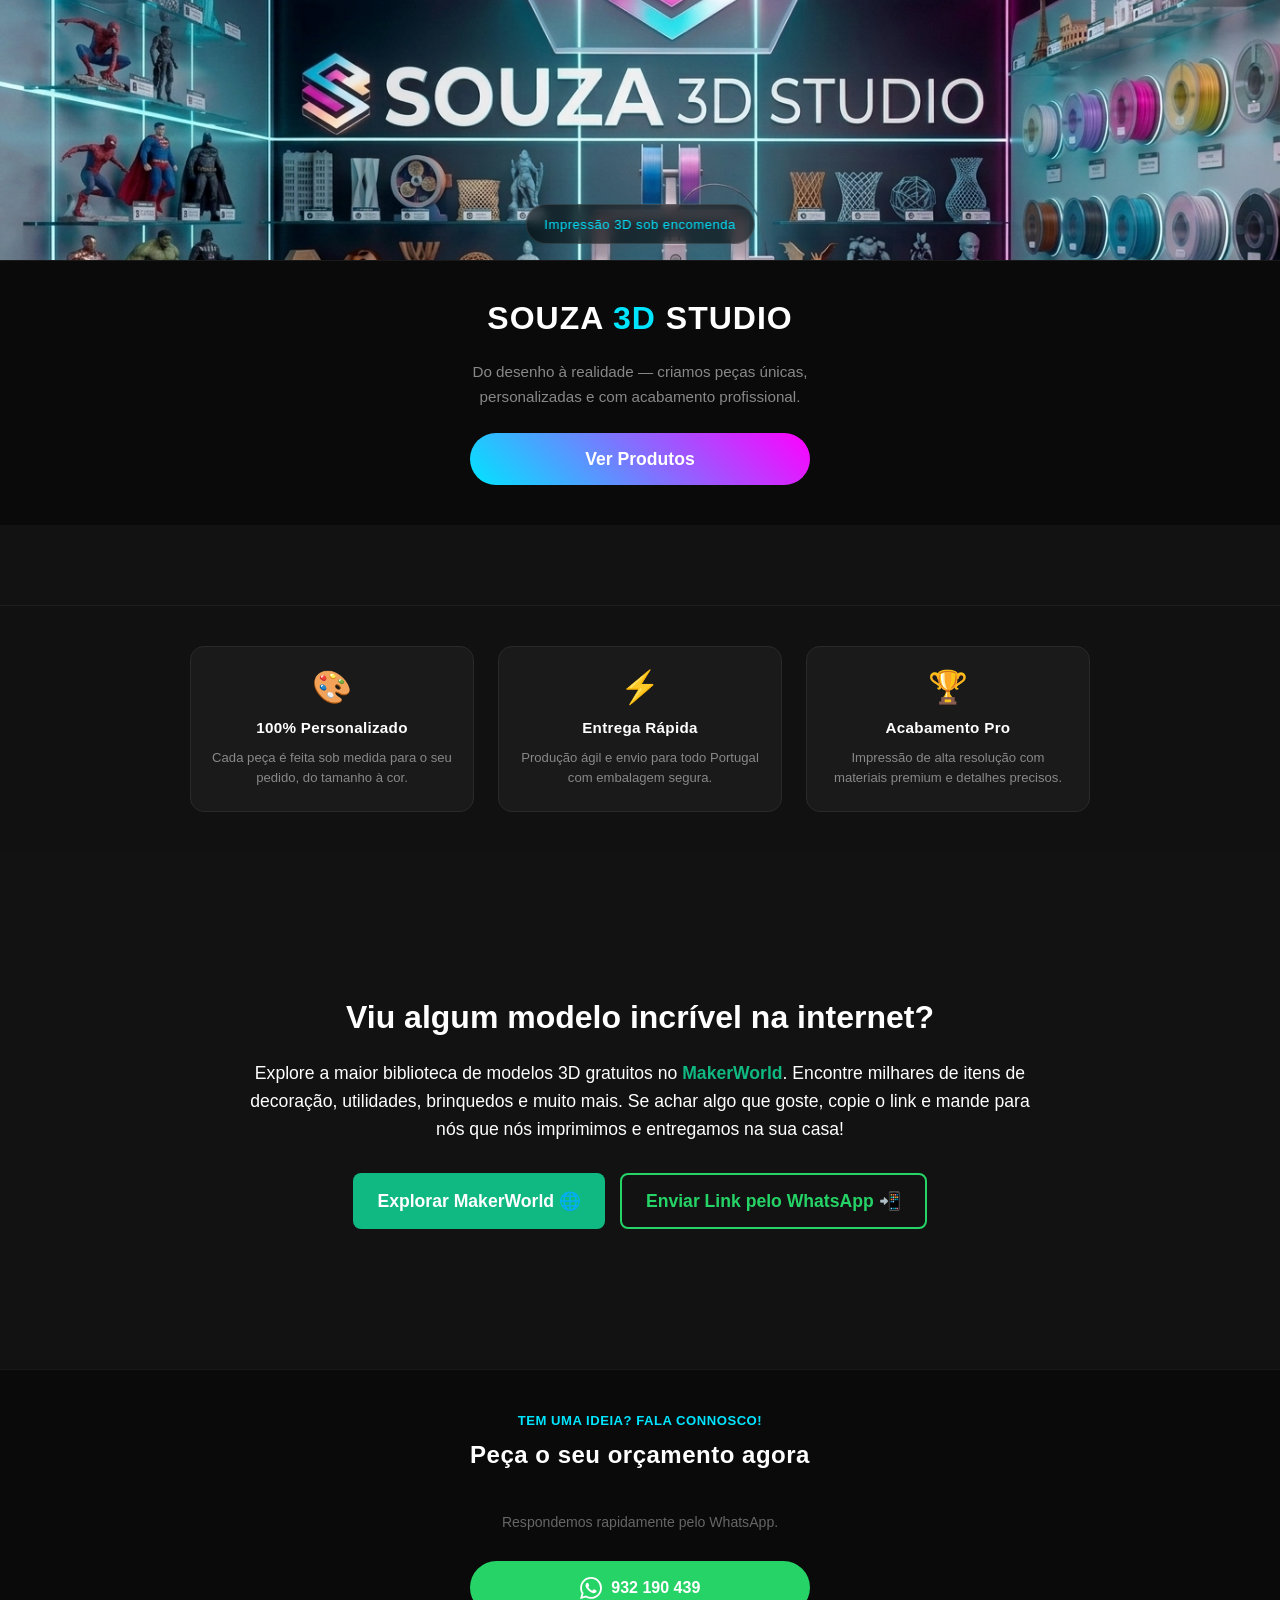
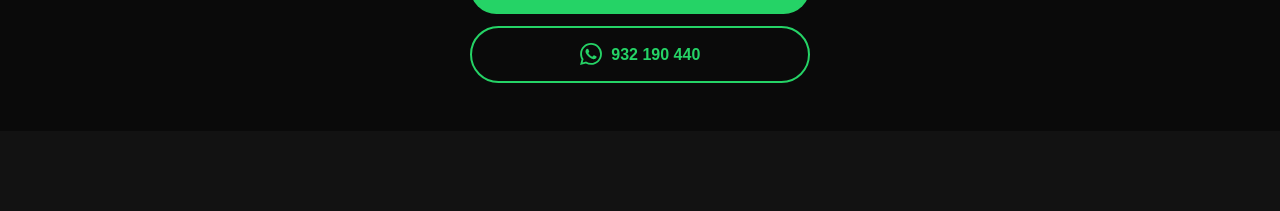
==== index.html @ d139a338 "feat: adiciona seção do MakerWorld na página inicial" ====
<!DOCTYPE html>
<html lang="pt-BR">
<head>
    <meta charset="UTF-8">
    <meta name="viewport" content="width=device-width, initial-scale=1.0">
    <meta name="description" content="Souza 3D Studio — impressão 3D sob encomenda. Do desenho à realidade.">
    <title>Souza 3D Studio</title>
    <link rel="stylesheet" href="styles.css">
</head>
<body class="pagina-home">

    <header class="hero">
        <img src="assets/images/cover.jpg" alt="Souza 3D Studio" class="hero-img">
        <div class="hero-badge">
            <span>Impressão 3D sob encomenda</span>
        </div>
    </header>

    <section class="home-cta">
        <div class="home-cta-inner">
            <h1 class="home-title">Souza <span>3D</span> Studio</h1>
            <p class="home-desc">Do desenho à realidade — criamos peças únicas, personalizadas e com acabamento profissional.</p>
            <a href="produtos.html" class="btn btn-full">Ver Produtos</a>
        </div>
    </section>

    <!-- Diferenciais -->
    <section class="diferenciais">
        <div class="diferenciais-grid">
            <div class="diferencial-card">
                <div class="diferencial-icon">🎨</div>
                <h3>100% Personalizado</h3>
                <p>Cada peça é feita sob medida para o seu pedido, do tamanho à cor.</p>
            </div>
            <div class="diferencial-card">
                <div class="diferencial-icon">⚡</div>
                <h3>Entrega Rápida</h3>
                <p>Produção ágil e envio para todo Portugal com embalagem segura.</p>
            </div>
            <div class="diferencial-card">
                <div class="diferencial-icon">🏆</div>
                <h3>Acabamento Pro</h3>
                <p>Impressão de alta resolução com materiais premium e detalhes precisos.</p>
            </div>
        </div>
    </section>

    <!-- Explore MakerWorld -->
    <section class="makerworld-section">
        <div class="makerworld-inner">
            <h2 class="makerworld-titulo">Viu algum modelo incrível na internet?</h2>
            <p class="makerworld-desc">
                Explore a maior biblioteca de modelos 3D gratuitos no <strong>MakerWorld</strong>. Encontre milhares de itens de decoração, utilidades, brinquedos e muito mais. Se achar algo que goste, copie o link e mande para nós que nós imprimimos e entregamos na sua casa!
            </p>
            <div class="makerworld-actions">
                <a href="https://makerworld.com/en" target="_blank" class="btn btn-makerworld">Explorar MakerWorld 🌐</a>
                <a href="https://wa.me/351932190439?text=Olá! Encontrei um modelo na internet e gostaria de saber quanto fica para imprimir. Aqui está o link:" target="_blank" class="btn btn-whatsapp-outline">Enviar Link pelo WhatsApp 📲</a>
            </div>
        </div>
    </section>

    <!-- CTA WhatsApp -->
    <section class="home-whatsapp">
        <div class="home-whatsapp-inner">
            <p class="whatsapp-label">Tem uma ideia? Fala connosco!</p>
            <h2 class="whatsapp-titulo">Peça o seu orçamento agora</h2>
            <p class="whatsapp-sub">Respondemos rapidamente pelo WhatsApp.</p>
            <div class="whatsapp-btns">
                <a href="https://wa.me/351932190439?text=Olá! Gostaria de um orçamento." target="_blank" class="btn-whatsapp">
                    <svg width="22" height="22" viewBox="0 0 24 24" fill="currentColor"><path d="M17.472 14.382c-.297-.149-1.758-.867-2.03-.967-.273-.099-.471-.148-.67.15-.197.297-.767.966-.94 1.164-.173.199-.347.223-.644.075-.297-.15-1.255-.463-2.39-1.475-.883-.788-1.48-1.761-1.653-2.059-.173-.297-.018-.458.13-.606.134-.133.298-.347.446-.52.149-.174.198-.298.298-.497.099-.198.05-.371-.025-.52-.075-.149-.669-1.612-.916-2.207-.242-.579-.487-.5-.669-.51-.173-.008-.371-.01-.57-.01-.198 0-.52.074-.792.372-.272.297-1.04 1.016-1.04 2.479 0 1.462 1.065 2.875 1.213 3.074.149.198 2.096 3.2 5.077 4.487.709.306 1.262.489 1.694.625.712.227 1.36.195 1.871.118.571-.085 1.758-.719 2.006-1.413.248-.694.248-1.289.173-1.413-.074-.124-.272-.198-.57-.347m-5.421 7.403h-.004a9.87 9.87 0 01-5.031-1.378l-.361-.214-3.741.982.998-3.648-.235-.374a9.86 9.86 0 01-1.51-5.26c.001-5.45 4.436-9.884 9.888-9.884 2.64 0 5.122 1.03 6.988 2.898a9.825 9.825 0 012.893 6.994c-.003 5.45-4.437 9.884-9.885 9.884m8.413-18.297A11.815 11.815 0 0012.05 0C5.495 0 .16 5.335.157 11.892c0 2.096.547 4.142 1.588 5.945L.057 24l6.305-1.654a11.882 11.882 0 005.683 1.448h.005c6.554 0 11.89-5.335 11.893-11.893a11.821 11.821 0 00-3.48-8.413z"/></svg>
                    932 190 439
                </a>
                <a href="https://wa.me/351932190440?text=Olá! Gostaria de um orçamento." target="_blank" class="btn-whatsapp btn-whatsapp-sec">
                    <svg width="22" height="22" viewBox="0 0 24 24" fill="currentColor"><path d="M17.472 14.382c-.297-.149-1.758-.867-2.03-.967-.273-.099-.471-.148-.67.15-.197.297-.767.966-.94 1.164-.173.199-.347.223-.644.075-.297-.15-1.255-.463-2.39-1.475-.883-.788-1.48-1.761-1.653-2.059-.173-.297-.018-.458.13-.606.134-.133.298-.347.446-.52.149-.174.198-.298.298-.497.099-.198.05-.371-.025-.52-.075-.149-.669-1.612-.916-2.207-.242-.579-.487-.5-.669-.51-.173-.008-.371-.01-.57-.01-.198 0-.52.074-.792.372-.272.297-1.04 1.016-1.04 2.479 0 1.462 1.065 2.875 1.213 3.074.149.198 2.096 3.2 5.077 4.487.709.306 1.262.489 1.694.625.712.227 1.36.195 1.871.118.571-.085 1.758-.719 2.006-1.413.248-.694.248-1.289.173-1.413-.074-.124-.272-.198-.57-.347m-5.421 7.403h-.004a9.87 9.87 0 01-5.031-1.378l-.361-.214-3.741.982.998-3.648-.235-.374a9.86 9.86 0 01-1.51-5.26c.001-5.45 4.436-9.884 9.888-9.884 2.64 0 5.122 1.03 6.988 2.898a9.825 9.825 0 012.893 6.994c-.003 5.45-4.437 9.884-9.885 9.884m8.413-18.297A11.815 11.815 0 0012.05 0C5.495 0 .16 5.335.157 11.892c0 2.096.547 4.142 1.588 5.945L.057 24l6.305-1.654a11.882 11.882 0 005.683 1.448h.005c6.554 0 11.89-5.335 11.893-11.893a11.821 11.821 0 00-3.48-8.413z"/></svg>
                    932 190 440
                </a>
            </div>
        </div>
    </section>

</body>
</html>
---- styles.css ----
:root {
    --primary-color: #00e5ff;
    --secondary-color: #ff00ff;
    --bg-color: #121212;
    --text-color: #ffffff;
}

* {
    margin: 0;
    padding: 0;
    box-sizing: border-box;
}

body {
    font-family: 'Segoe UI', Tahoma, Geneva, Verdana, sans-serif;
    background-color: var(--bg-color);
    color: var(--text-color);
    line-height: 1.6;
    overflow-x: hidden;
}

.pagina-produtos {
    background-color: var(--bg-color);
}

/* Navbar */
.navbar {
    display: flex;
    align-items: center;
    justify-content: space-between;
    padding: 1rem 2rem;
    background: #0a0a0a;
    border-bottom: 1px solid #333;
    position: sticky;
    top: 0;
    z-index: 100;
}

.navbar .logo {
    color: var(--primary-color);
    text-decoration: none;
    font-weight: bold;
    font-size: 1rem;
    transition: opacity 0.2s;
}

.navbar .logo:hover {
    opacity: 0.7;
}

.nav-title {
    font-size: 1.2rem;
    font-weight: bold;
    letter-spacing: 1px;
}


/* Hero Section */
.hero {
    position: relative;
    width: 100%;
    height: 260px;
    overflow: hidden;
    background: #0a0a0a;
}

.hero-img {
    width: 100%;
    height: 100%;
    object-fit: cover;
    object-position: center 30%;
    display: block;
}

.hero-badge {
    position: absolute;
    bottom: 1rem;
    left: 50%;
    transform: translateX(-50%);
    background: rgba(0, 0, 0, 0.55);
    backdrop-filter: blur(6px);
    border: 1px solid rgba(255,255,255,0.12);
    border-radius: 30px;
    padding: 0.4rem 1.1rem;
    white-space: nowrap;
}

.hero-badge span {
    font-size: 0.82rem;
    color: var(--primary-color);
    letter-spacing: 0.5px;
    font-weight: 500;
}

/* CTA da Home */
.home-cta {
    background: #0a0a0a;
    padding: 2rem 1.5rem 2.5rem;
    text-align: center;
    border-top: 1px solid #1a1a1a;
}

.home-cta-inner {
    max-width: 480px;
    margin: 0 auto;
    display: flex;
    flex-direction: column;
    align-items: center;
    gap: 1rem;
}

.home-title {
    font-size: 2rem;
    font-weight: 800;
    letter-spacing: 1px;
    color: #fff;
    text-transform: uppercase;
}

.home-title span {
    color: var(--primary-color);
}

.home-desc {
    font-size: 0.95rem;
    color: #888;
    line-height: 1.6;
    max-width: 360px;
}

.btn-full {
    width: 100%;
    max-width: 340px;
    text-align: center;
    padding: 14px 30px;
    font-size: 1.05rem;
    margin-top: 0.5rem;
}

/* Diferenciais */
.diferenciais {
    background: #111;
    padding: 2.5rem 1.5rem;
    border-top: 1px solid #1e1e1e;
}

.diferenciais-grid {
    max-width: 900px;
    margin: 0 auto;
    display: grid;
    grid-template-columns: repeat(3, 1fr);
    gap: 1.5rem;
}

.diferencial-card {
    background: #1a1a1a;
    border: 1px solid #2a2a2a;
    border-radius: 14px;
    padding: 1.5rem 1.2rem;
    text-align: center;
    transition: border-color 0.3s ease, transform 0.3s ease;
}

.diferencial-card:hover {
    border-color: var(--primary-color);
    transform: translateY(-4px);
}

.diferencial-icon {
    font-size: 2rem;
    margin-bottom: 0.8rem;
    line-height: 1;
}

.diferencial-card h3 {
    font-size: 0.95rem;
    font-weight: 700;
    color: #fff;
    margin-bottom: 0.5rem;
    letter-spacing: 0.3px;
}

.diferencial-card p {
    font-size: 0.82rem;
    color: #888;
    line-height: 1.5;
}

/* CTA WhatsApp */
.home-whatsapp {
    background: #0a0a0a;
    padding: 2.5rem 1.5rem 3rem;
    text-align: center;
    border-top: 1px solid #1a1a1a;
}

.home-whatsapp-inner {
    max-width: 480px;
    margin: 0 auto;
    display: flex;
    flex-direction: column;
    align-items: center;
    gap: 0.6rem;
}

.whatsapp-label {
    font-size: 0.82rem;
    color: var(--primary-color);
    font-weight: 600;
    letter-spacing: 0.5px;
    text-transform: uppercase;
}

.whatsapp-titulo {
    font-size: 1.5rem;
    font-weight: 800;
    color: #fff;
    letter-spacing: 0.5px;
    line-height: 1.2;
}

.whatsapp-sub {
    font-size: 0.88rem;
    color: #666;
    margin-bottom: 0.6rem;
}

.whatsapp-btns {
    display: flex;
    flex-direction: column;
    gap: 0.7rem;
    width: 100%;
    max-width: 340px;
    margin-top: 0.5rem;
}

.btn-whatsapp {
    display: flex;
    align-items: center;
    justify-content: center;
    gap: 0.6rem;
    padding: 14px 24px;
    background: #25D366;
    color: #fff;
    text-decoration: none;
    font-weight: 700;
    font-size: 1rem;
    border-radius: 30px;
    transition: opacity 0.2s ease, transform 0.2s ease;
}

.btn-whatsapp:hover {
    opacity: 0.88;
    transform: translateY(-2px);
}

.btn-whatsapp-sec {
    background: transparent;
    border: 2px solid #25D366;
    color: #25D366;
}

.hero-content h1 {
    font-size: 4rem;
    margin-bottom: 1rem;
    text-transform: uppercase;
    letter-spacing: 2px;
    text-shadow: 2px 2px 4px rgba(0,0,0,0.5);
}

.hero-content p {
    font-size: 1.5rem;
    margin-bottom: 2rem;
    color: #e0e0e0;
}

.btn {
    display: inline-block;
    padding: 12px 30px;
    background: linear-gradient(45deg, var(--primary-color), var(--secondary-color));
    color: white;
    text-decoration: none;
    font-size: 1.1rem;
    font-weight: bold;
    border-radius: 30px;
    transition: transform 0.3s ease, box-shadow 0.3s ease;
}

.btn:hover {
    transform: translateY(-3px);
    box-shadow: 0 10px 20px rgba(0, 229, 255, 0.3);
}

/* Main content */
main {
    max-width: 1200px;
    margin: 0 auto;
    padding: 4rem 2rem;
}

section {
    margin-bottom: 5rem;
}

h2 {
    font-size: 2.5rem;
    margin-bottom: 2rem;
    text-align: center;
    color: var(--primary-color);
}

.services-grid {
    display: grid;
    grid-template-columns: repeat(auto-fit, minmax(300px, 1fr));
    gap: 2rem;
}

.service-card {
    background: #1e1e1e;
    padding: 2rem;
    border-radius: 10px;
    text-align: center;
    border: 1px solid #333;
    transition: transform 0.3s ease;
}

.service-card:hover {
    transform: translateY(-5px);
    border-color: var(--secondary-color);
}

.service-card h3 {
    margin-bottom: 1rem;
    font-size: 1.5rem;
}

footer {
    text-align: center;
    padding: 2rem;
    background: #0a0a0a;
    border-top: 1px solid #333;
}

/* Products grid */
.subtitulo {
    text-align: center;
    color: #aaa;
    margin-top: -1.5rem;
    margin-bottom: 2.5rem;
    font-size: 1rem;
}

.products-grid {
    display: grid;
    grid-template-columns: repeat(auto-fill, minmax(280px, 1fr));
    gap: 2rem;
}

.product-card {
    background: #1e1e1e;
    border-radius: 14px;
    border: 1px solid #2a2a2a;
    overflow: hidden;
    transition: transform 0.3s ease, border-color 0.3s ease, box-shadow 0.3s ease;
    display: flex;
    flex-direction: column;
}

.product-card:hover {
    transform: translateY(-6px);
    border-color: var(--primary-color);
    box-shadow: 0 10px 30px rgba(0, 229, 255, 0.15);
}

.product-img-wrap {
    width: 100%;
    aspect-ratio: 1 / 1;
    overflow: hidden;
    background: #111;
}

.product-img-wrap img {
    width: 100%;
    height: 100%;
    object-fit: cover;
    transition: transform 0.4s ease;
}

.product-card:hover .product-img-wrap img {
    transform: scale(1.05);
}

.product-info {
    padding: 1.2rem;
    display: flex;
    flex-direction: column;
    flex: 1;
}

.product-info h3 {
    font-size: 1.1rem;
    margin-bottom: 0.5rem;
    color: #fff;
}

.product-info p {
    font-size: 0.9rem;
    color: #aaa;
    flex: 1;
    margin-bottom: 1rem;
}

.btn-orcamento {
    display: block;
    text-align: center;
    padding: 10px 20px;
    background: linear-gradient(45deg, var(--primary-color), var(--secondary-color));
    color: #fff;
    text-decoration: none;
    font-weight: bold;
    font-size: 0.9rem;
    border-radius: 30px;
    transition: opacity 0.3s ease, transform 0.2s ease;
}

.btns-orcamento {
    display: flex;
    flex-direction: column;
    gap: 0.6rem;
}

.btn-secundario {
    background: transparent;
    border: 2px solid var(--secondary-color);
    color: var(--secondary-color);
}

.btn-orcamento:hover {
    opacity: 0.85;
    transform: scale(1.02);
}

/* ===================================================
   ALTERNÂNCIA GRADE / LISTA
   =================================================== */

.view-toggle-bar {
    display: flex;
    align-items: center;
    justify-content: flex-end;
    gap: 1rem;
    margin-bottom: 1.5rem;
    padding: 0.6rem 1rem;
    background: #1a1a1a;
    border-radius: 10px;
    border: 1px solid #2a2a2a;
}

.view-label {
    font-size: 0.85rem;
    color: #888;
    white-space: nowrap;
}

.view-toggle-btns {
    display: flex;
    gap: 0.4rem;
}

.view-btn {
    display: flex;
    align-items: center;
    gap: 0.4rem;
    padding: 0.45rem 0.9rem;
    background: transparent;
    border: 1px solid #333;
    border-radius: 8px;
    color: #777;
    font-size: 0.85rem;
    cursor: pointer;
    transition: all 0.2s ease;
}

.view-btn:hover {
    border-color: var(--primary-color);
    color: var(--primary-color);
}

.view-btn.active {
    background: linear-gradient(45deg, var(--primary-color), var(--secondary-color));
    border-color: transparent;
    color: #fff;
}

/* --- Modo Lista --- */
.products-grid.view-lista {
    display: flex;
    flex-direction: column;
    gap: 1rem;
}

.products-grid.view-lista .product-card {
    flex-direction: row;
    align-items: center;
    border-radius: 12px;
    min-height: 130px;
}

.products-grid.view-lista .product-img-wrap {
    width: 140px;
    min-width: 140px;
    height: 130px;
    aspect-ratio: unset;
    flex-shrink: 0;
    border-radius: 0;
}

.products-grid.view-lista .product-info {
    flex-direction: row;
    align-items: center;
    justify-content: space-between;
    padding: 1rem 1.2rem;
    gap: 1rem;
}

.products-grid.view-lista .product-info h3 {
    font-size: 1rem;
    margin-bottom: 0.3rem;
}

.products-grid.view-lista .product-info p {
    font-size: 0.85rem;
    margin-bottom: 0;
    max-width: 400px;
}

.products-grid.view-lista .btns-orcamento {
    flex-direction: column;
    min-width: 160px;
    flex-shrink: 0;
}

/* ===================================================
   RESPONSIVIDADE — Ajuste automático por dispositivo
   =================================================== */

/* ---------- TABLET (481px – 768px) ---------- */
@media (max-width: 768px) {
    /* Navbar */
    .navbar {
        padding: 0.8rem 1.2rem;
    }

    .nav-title {
        font-size: 1rem;
    }

    /* Hero */
    .hero {
        height: 200px;
    }

    /* Títulos de seção */
    h2 {
        font-size: 2rem;
    }

    /* Conteúdo principal */
    main {
        padding: 2rem 1.2rem;
    }

    /* Grid de produtos — 2 colunas no tablet */
    .products-grid {
        grid-template-columns: repeat(2, 1fr);
        gap: 1.2rem;
    }

    /* Grid de serviços */
    .services-grid {
        grid-template-columns: repeat(2, 1fr);
        gap: 1.2rem;
    }
}

/* ---------- CELULAR (até 480px) ---------- */
@media (max-width: 480px) {
    /* Diferenciais — 1 coluna no mobile */
    .diferenciais {
        padding: 1.8rem 1rem;
    }

    .diferenciais-grid {
        grid-template-columns: 1fr;
        gap: 0.8rem;
    }

    .diferencial-card {
        padding: 1.2rem 1rem;
        display: flex;
        align-items: center;
        text-align: left;
        gap: 1rem;
    }

    .diferencial-icon {
        font-size: 1.8rem;
        margin-bottom: 0;
        flex-shrink: 0;
    }

    .diferencial-card h3 {
        font-size: 0.9rem;
        margin-bottom: 0.2rem;
    }

    .diferencial-card p {
        font-size: 0.78rem;
    }

    /* WhatsApp mobile */
    .home-whatsapp {
        padding: 2rem 1rem 2.5rem;
    }

    .whatsapp-titulo {
        font-size: 1.25rem;
    }

    /* Navbar */

    .navbar {
        padding: 0.7rem 1rem;
        gap: 0.5rem;
    }

    .navbar .logo {
        font-size: 0.9rem;
    }

    .nav-title {
        font-size: 0.9rem;
        letter-spacing: 0;
    }

    .btn {
        padding: 10px 28px;
        font-size: 1rem;
    }

    /* Hero — capa menor no celular */
    .hero {
        height: 160px;
    }

    .hero-badge {
        bottom: 0.6rem;
        padding: 0.3rem 0.8rem;
    }

    .hero-badge span {
        font-size: 0.72rem;
    }

    /* CTA da home */
    .home-cta {
        padding: 1.5rem 1rem 2rem;
    }

    .home-title {
        font-size: 1.6rem;
    }

    .home-desc {
        font-size: 0.88rem;
    }

    .btn-full {
        font-size: 0.95rem;
        padding: 12px 20px;
    }

    /* Títulos */
    h2 {
        font-size: 1.5rem;
        margin-bottom: 0.8rem;
    }

    .subtitulo {
        font-size: 0.85rem;
        margin-top: -0.8rem;
        margin-bottom: 1.2rem;
        padding: 0 0.5rem;
    }

    /* Conteúdo principal */
    main {
        padding: 1.5rem 0.9rem;
    }

    section {
        margin-bottom: 2.5rem;
    }

    /* Toggle de visualização */
    .view-toggle-bar {
        justify-content: space-between;
        padding: 0.5rem 0.8rem;
        margin-bottom: 1rem;
    }

    .view-label {
        font-size: 0.8rem;
    }

    .view-btn {
        padding: 0.4rem 0.7rem;
        font-size: 0.78rem;
        gap: 0.3rem;
    }

    .view-btn svg {
        width: 14px;
        height: 14px;
    }

    /* Grade — 2 colunas no celular (igual ao original) */
    .products-grid {
        grid-template-columns: repeat(2, 1fr);
        gap: 0.8rem;
    }

    /* Cards da grade — verticais com imagem quadrada */
    .product-img-wrap {
        aspect-ratio: 1 / 1;
        width: 100%;
        height: auto;
    }

    .product-info {
        padding: 0.75rem 0.85rem;
    }

    .product-info h3 {
        font-size: 0.9rem;
        margin-bottom: 0.3rem;
        line-height: 1.3;
    }

    .product-info p {
        font-size: 0.78rem;
        color: #aaa;
        line-height: 1.35;
        margin-bottom: 0.6rem;
    }

    .btn-orcamento {
        padding: 8px 10px;
        font-size: 0.78rem;
    }

    /* Grid de serviços — 1 coluna no celular */
    .services-grid {
        grid-template-columns: 1fr;
        gap: 1rem;
    }

    /* Footer */
    footer {
        padding: 1.5rem 1rem;
        font-size: 0.85rem;
    }
}

/* ---------- CELULAR PEQUENO (até 360px) ---------- */
@media (max-width: 360px) {
    .navbar .logo,
    .nav-title {
        font-size: 0.8rem;
    }

    .hero {
        height: 130px;
    }

    .product-img-wrap {
        width: 90px;
        min-width: 90px;
    }

    .product-info h3 {
        font-size: 0.88rem;
    }

    .product-info p {
        font-size: 0.78rem;
    }
}

/* --- Modo Lista no CELULAR --- */
@media (max-width: 480px) {
    /* Lista no celular: igual ao card horizontal da grade */
    .products-grid.view-lista {
        display: flex;
        flex-direction: column;
        gap: 0.9rem;
    }

    .products-grid.view-lista .product-card {
        flex-direction: row;
        align-items: stretch;
        min-height: auto;
    }

    .products-grid.view-lista .product-img-wrap {
        width: 110px;
        min-width: 110px;
        height: auto;
        aspect-ratio: unset;
        align-self: stretch;
    }

    .products-grid.view-lista .product-info {
        flex-direction: column;
        align-items: flex-start;
        justify-content: space-between;
        padding: 0.85rem 1rem;
        gap: 0.35rem;
        flex: 1;
    }

    .products-grid.view-lista .product-info h3 {
        font-size: 0.95rem;
    }

    .products-grid.view-lista .product-info p {
        display: block;
        font-size: 0.82rem;
        color: #999;
        line-height: 1.4;
        margin-bottom: 0.5rem;
    }

    .products-grid.view-lista .btns-orcamento {
        min-width: unset;
        width: 100%;
        flex-direction: column;
        gap: 0.4rem;
    }

    .products-grid.view-lista .btn-orcamento {
        font-size: 0.82rem;
        padding: 9px 12px;
        text-align: center;
    }
}

/* MakerWorld Section */
.makerworld-section {
    padding: 60px 20px;
    background-color: var(--bg-card);
    text-align: center;
    border-top: 1px solid var(--border-color);
}
.makerworld-inner {
    max-width: 800px;
    margin: 0 auto;
}
.makerworld-titulo {
    font-size: 2rem;
    margin-bottom: 15px;
    color: var(--text-color);
}
.makerworld-desc {
    font-size: 1.1rem;
    color: var(--text-muted);
    line-height: 1.6;
    margin-bottom: 30px;
}
.makerworld-desc strong {
    color: #10B981; /* Bambu/MakerWorld kinda green vibe or just accent */
}
.makerworld-actions {
    display: flex;
    gap: 15px;
    justify-content: center;
    flex-wrap: wrap;
}
.btn-makerworld {
    background: #10B981;
    color: #fff;
    padding: 14px 24px;
    border-radius: 8px;
    font-weight: 600;
    text-decoration: none;
    transition: 0.3s ease;
}
.btn-makerworld:hover {
    background: #059669;
    transform: translateY(-2px);
}
.btn-whatsapp-outline {
    background: transparent;
    color: #25D366;
    border: 2px solid #25D366;
    padding: 12px 24px;
    border-radius: 8px;
    font-weight: 600;
    text-decoration: none;
    transition: 0.3s ease;
}
.btn-whatsapp-outline:hover {
    background: #25D366;
    color: #fff;
    transform: translateY(-2px);
}
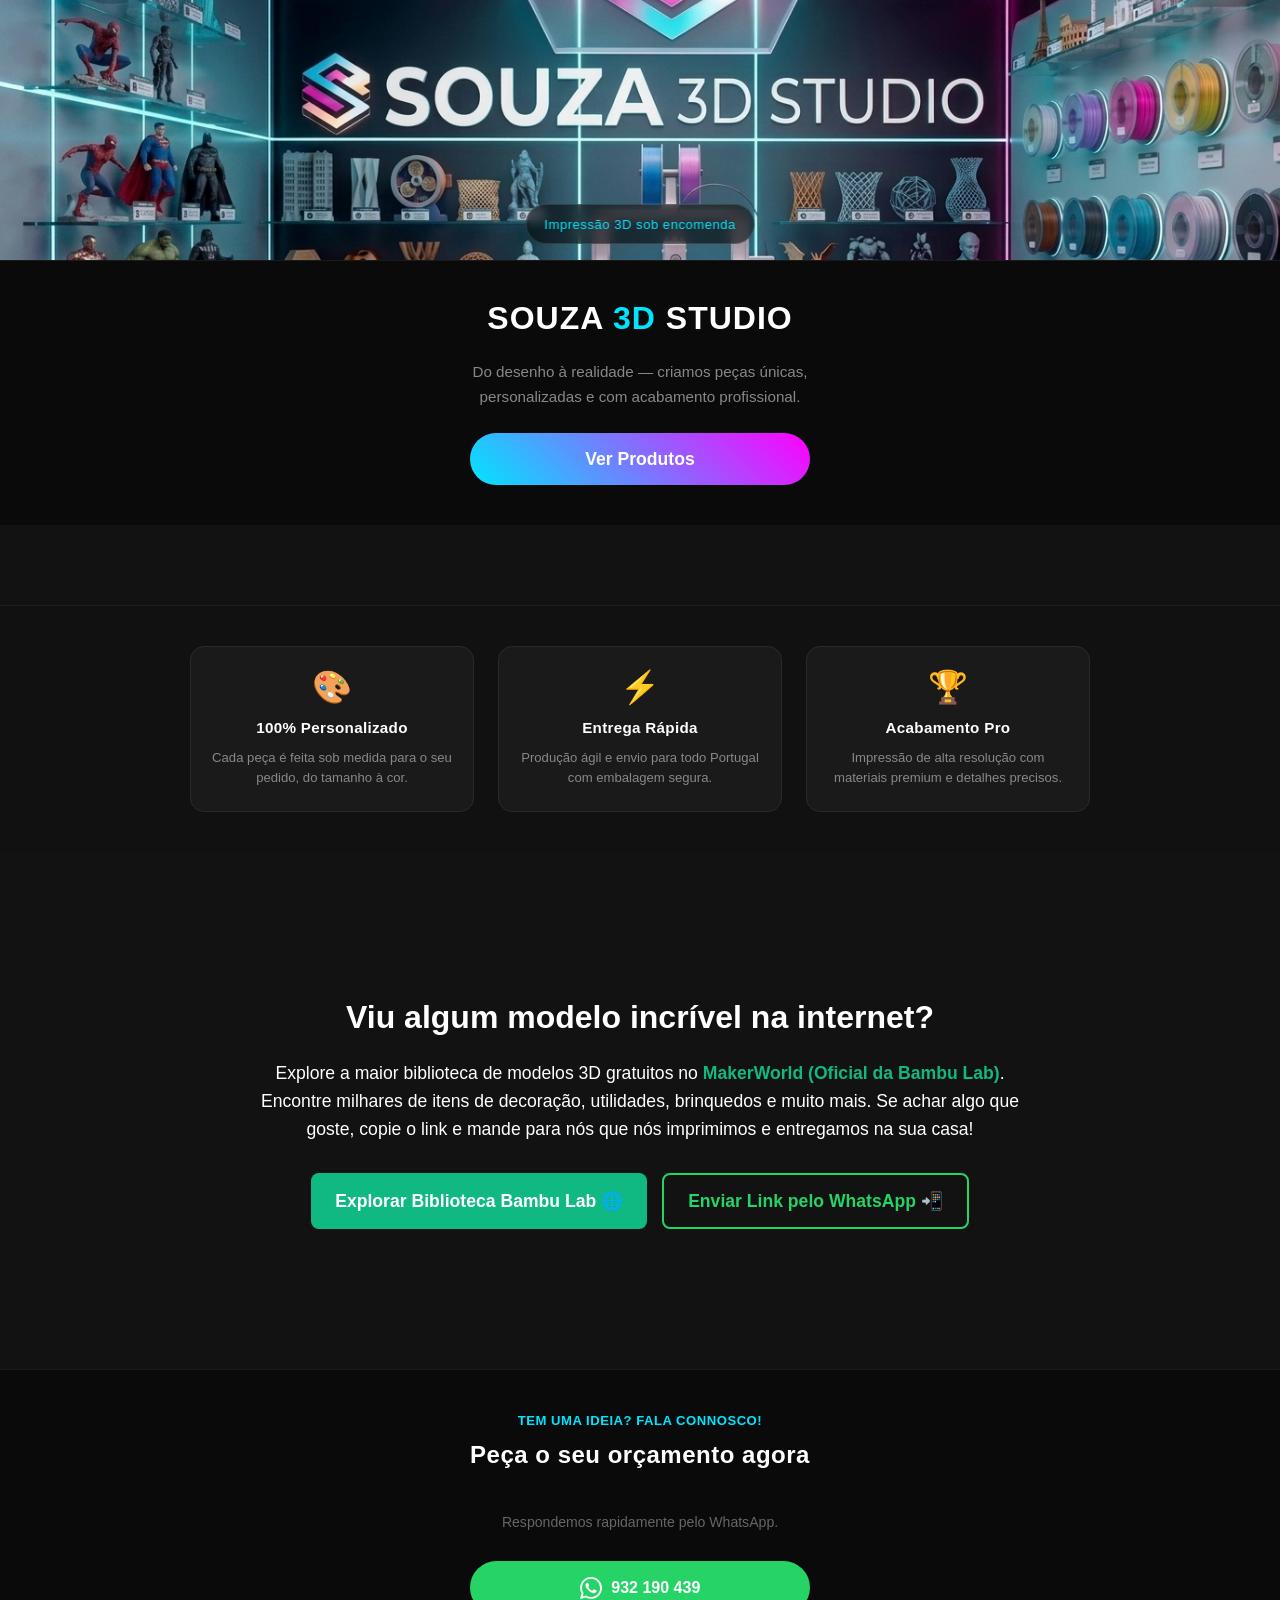
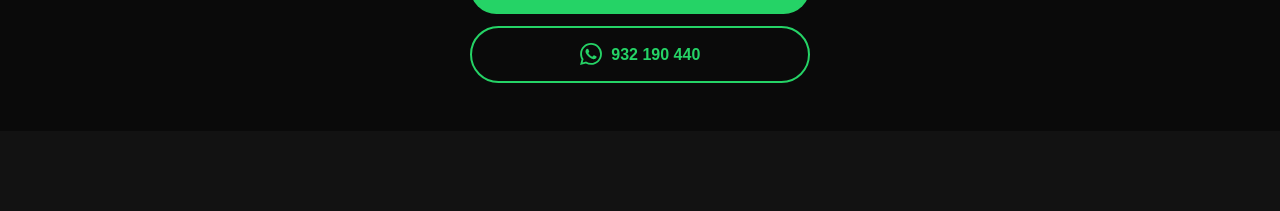
==== commit 32d04aab: "chore: atualiza texto do MakerWorld para mencionar a Bambu Lab" ====
--- a/index.html
+++ b/index.html
@@ -50,10 +50,10 @@
         <div class="makerworld-inner">
             <h2 class="makerworld-titulo">Viu algum modelo incrível na internet?</h2>
             <p class="makerworld-desc">
-                Explore a maior biblioteca de modelos 3D gratuitos no <strong>MakerWorld</strong>. Encontre milhares de itens de decoração, utilidades, brinquedos e muito mais. Se achar algo que goste, copie o link e mande para nós que nós imprimimos e entregamos na sua casa!
+                Explore a maior biblioteca de modelos 3D gratuitos no <strong>MakerWorld (Oficial da Bambu Lab)</strong>. Encontre milhares de itens de decoração, utilidades, brinquedos e muito mais. Se achar algo que goste, copie o link e mande para nós que nós imprimimos e entregamos na sua casa!
             </p>
             <div class="makerworld-actions">
-                <a href="https://makerworld.com/en" target="_blank" class="btn btn-makerworld">Explorar MakerWorld 🌐</a>
+                <a href="https://makerworld.com/en" target="_blank" class="btn btn-makerworld">Explorar Biblioteca Bambu Lab 🌐</a>
                 <a href="https://wa.me/351932190439?text=Olá! Encontrei um modelo na internet e gostaria de saber quanto fica para imprimir. Aqui está o link:" target="_blank" class="btn btn-whatsapp-outline">Enviar Link pelo WhatsApp 📲</a>
             </div>
         </div>
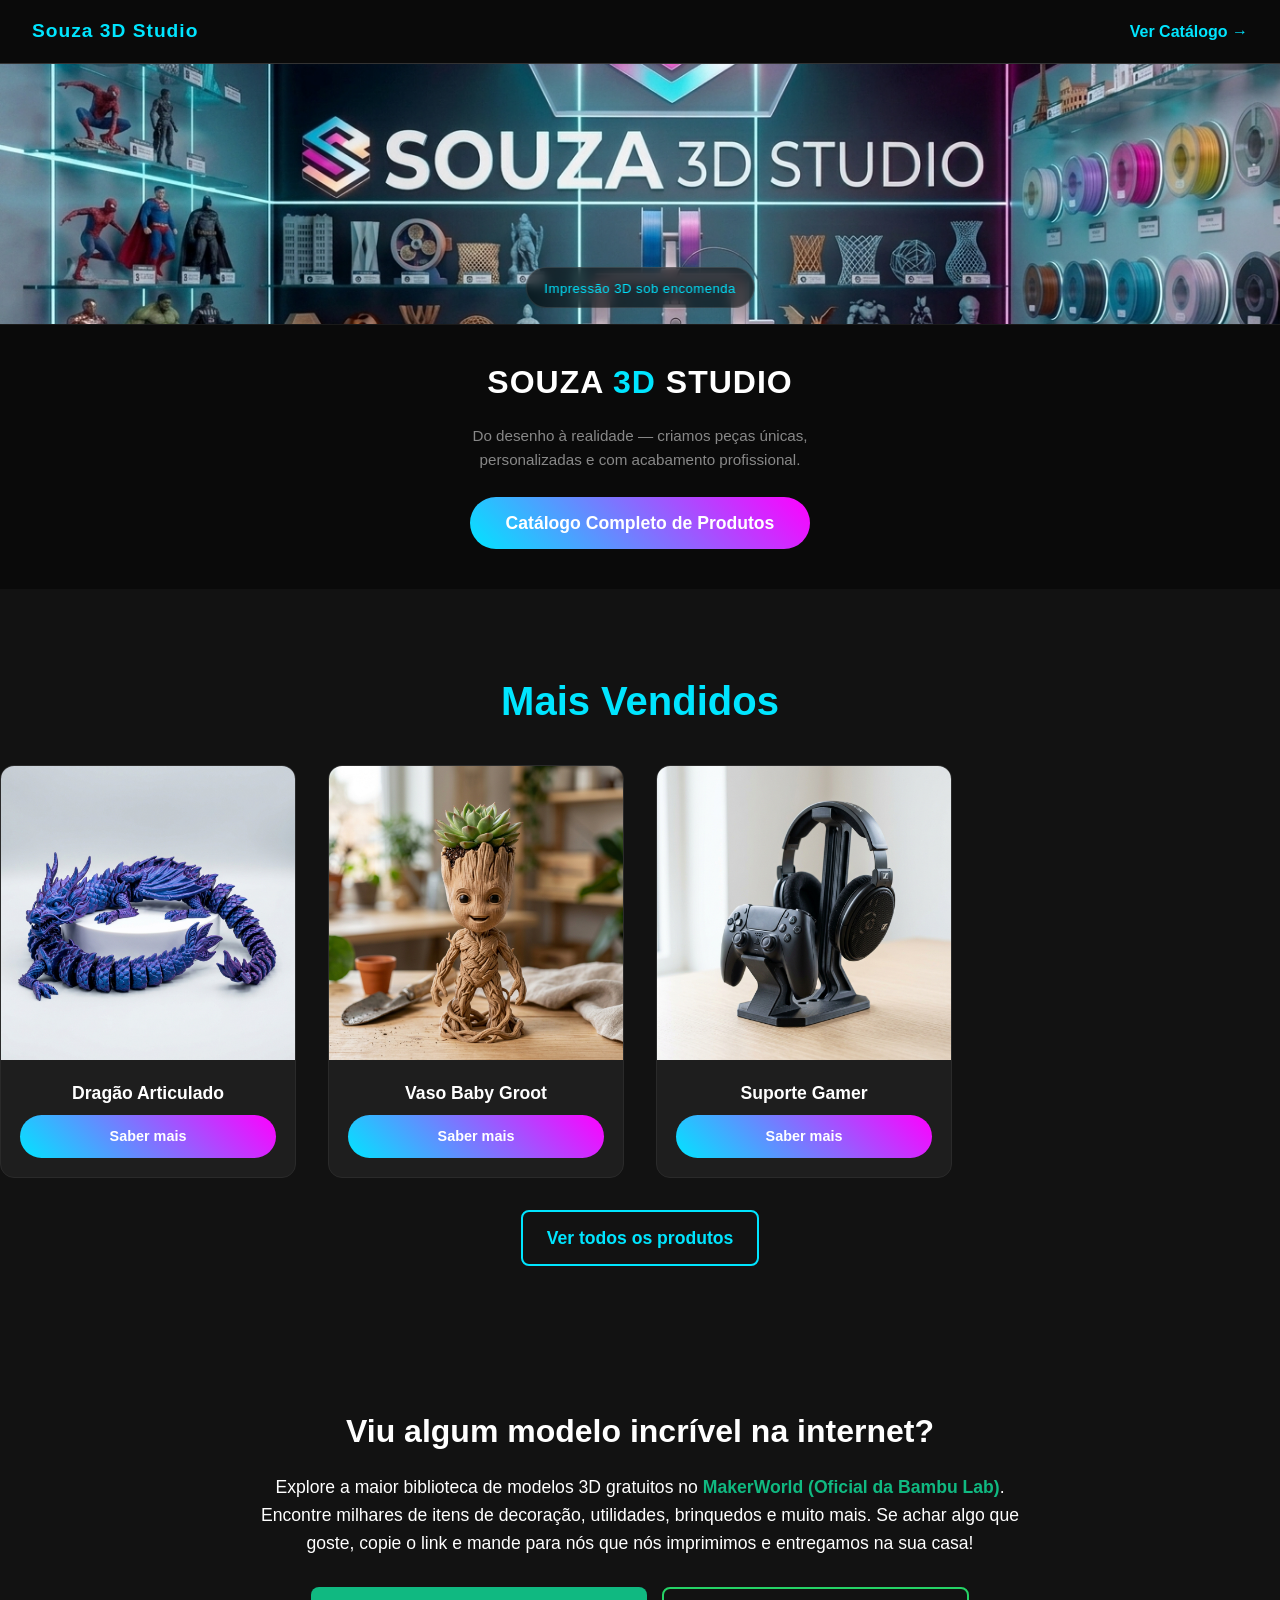
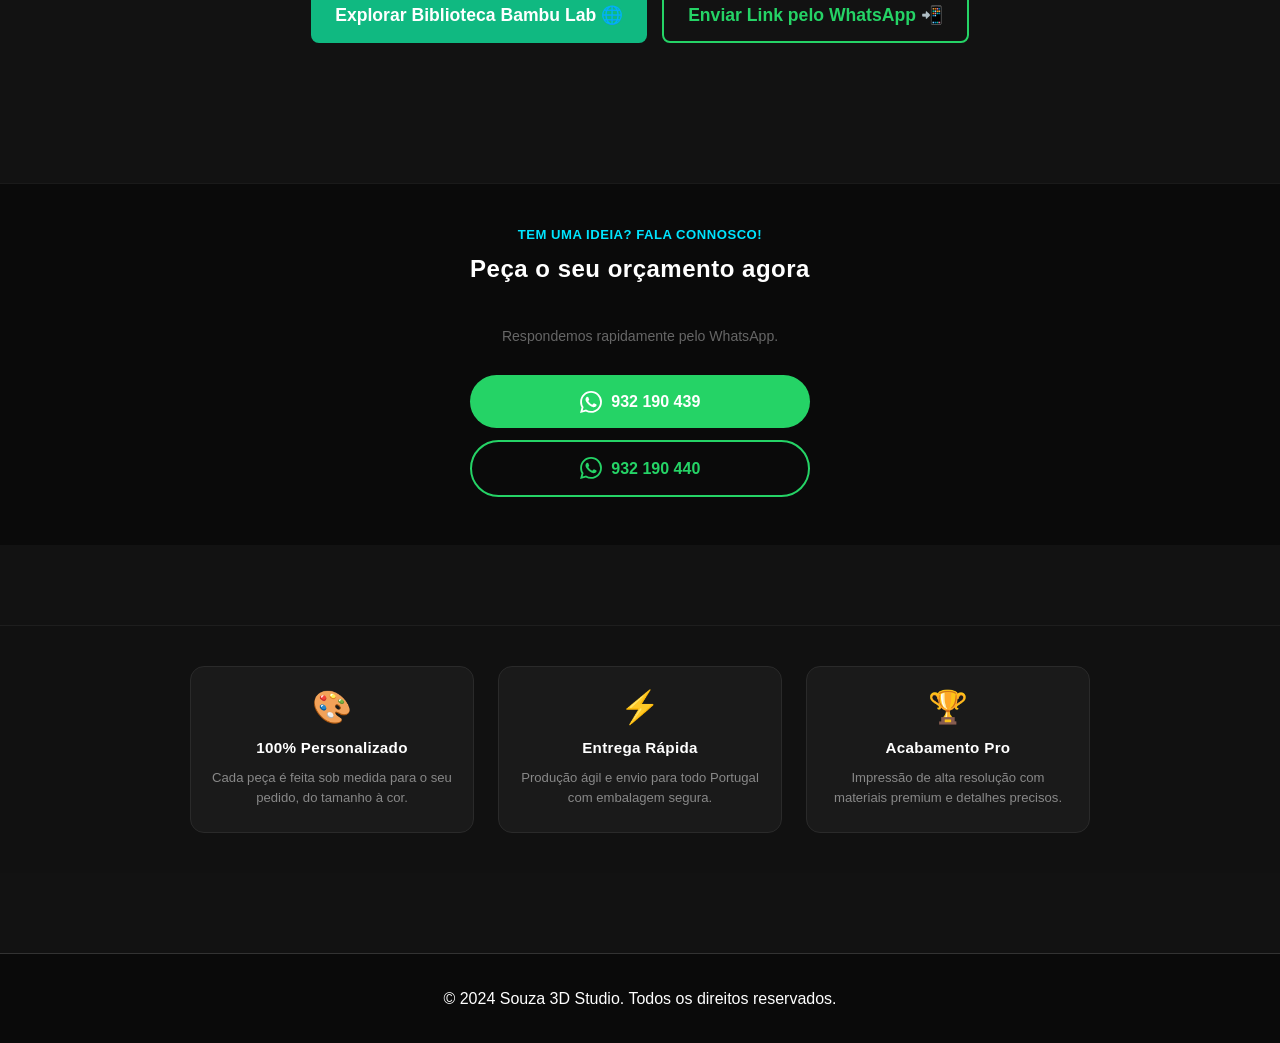
==== commit 078fc235: "Mover seção de diferenciais para o final da página" ====
--- a/index.html
+++ b/index.html
@@ -4,11 +4,18 @@
     <meta charset="UTF-8">
     <meta name="viewport" content="width=device-width, initial-scale=1.0">
     <meta name="description" content="Souza 3D Studio — impressão 3D sob encomenda. Do desenho à realidade.">
-    <title>Souza 3D Studio</title>
+    <title>Souza 3D Studio - Impressão 3D</title>
     <link rel="stylesheet" href="styles.css">
 </head>
 <body class="pagina-home">
 
+    <!-- Navbar -->
+    <nav class="navbar">
+        <span class="nav-title" style="color: var(--primary-color);">Souza 3D Studio</span>
+        <a href="produtos.html" class="logo">Ver Catálogo &#8594;</a>
+    </nav>
+
+    <!-- Hero -->
     <header class="hero">
         <img src="assets/images/cover.jpg" alt="Souza 3D Studio" class="hero-img">
         <div class="hero-badge">
@@ -16,31 +23,54 @@
         </div>
     </header>
 
+    <!-- Intro / CTA -->
     <section class="home-cta">
         <div class="home-cta-inner">
             <h1 class="home-title">Souza <span>3D</span> Studio</h1>
             <p class="home-desc">Do desenho à realidade — criamos peças únicas, personalizadas e com acabamento profissional.</p>
-            <a href="produtos.html" class="btn btn-full">Ver Produtos</a>
+            <a href="produtos.html" class="btn btn-full">Catálogo Completo de Produtos</a>
         </div>
     </section>
 
-    <!-- Diferenciais -->
-    <section class="diferenciais">
-        <div class="diferenciais-grid">
-            <div class="diferencial-card">
-                <div class="diferencial-icon">🎨</div>
-                <h3>100% Personalizado</h3>
-                <p>Cada peça é feita sob medida para o seu pedido, do tamanho à cor.</p>
+
+    <!-- Produtos em Destaque -->
+    <section class="destaques">
+        <div class="destaques-inner">
+            <h2 class="destaques-titulo">Mais Vendidos</h2>
+            <div class="products-grid">
+                <!-- Dragão Articulado -->
+                <div class="product-card">
+                    <div class="product-img-wrap">
+                        <img src="assets/images/dragao_articulado.jpg" alt="Dragão Articulado 3D">
+                    </div>
+                    <div class="product-info" style="align-items: center; text-align: center;">
+                        <h3>Dragão Articulado</h3>
+                        <a href="produtos.html" class="btn-orcamento" style="width: 100%;">Saber mais</a>
+                    </div>
+                </div>
+                <!-- Vaso Baby Groot -->
+                <div class="product-card">
+                    <div class="product-img-wrap">
+                        <img src="assets/images/vaso_groot.jpg" alt="Vaso Baby Groot">
+                    </div>
+                    <div class="product-info" style="align-items: center; text-align: center;">
+                        <h3>Vaso Baby Groot</h3>
+                        <a href="produtos.html" class="btn-orcamento" style="width: 100%;">Saber mais</a>
+                    </div>
+                </div>
+                <!-- Suporte para Controle -->
+                <div class="product-card">
+                    <div class="product-img-wrap">
+                        <img src="assets/images/suporte_controle.jpg" alt="Suporte Gamer">
+                    </div>
+                    <div class="product-info" style="align-items: center; text-align: center;">
+                        <h3>Suporte Gamer</h3>
+                        <a href="produtos.html" class="btn-orcamento" style="width: 100%;">Saber mais</a>
+                    </div>
+                </div>
             </div>
-            <div class="diferencial-card">
-                <div class="diferencial-icon">⚡</div>
-                <h3>Entrega Rápida</h3>
-                <p>Produção ágil e envio para todo Portugal com embalagem segura.</p>
-            </div>
-            <div class="diferencial-card">
-                <div class="diferencial-icon">🏆</div>
-                <h3>Acabamento Pro</h3>
-                <p>Impressão de alta resolução com materiais premium e detalhes precisos.</p>
+            <div style="text-align: center; margin-top: 2rem;">
+                <a href="produtos.html" class="btn btn-whatsapp-outline" style="color: var(--primary-color); border-color: var(--primary-color);">Ver todos os produtos</a>
             </div>
         </div>
     </section>
@@ -78,5 +108,30 @@
         </div>
     </section>
 
+    <!-- Diferenciais -->
+    <section class="diferenciais">
+        <div class="diferenciais-grid">
+            <div class="diferencial-card">
+                <div class="diferencial-icon">🎨</div>
+                <h3>100% Personalizado</h3>
+                <p>Cada peça é feita sob medida para o seu pedido, do tamanho à cor.</p>
+            </div>
+            <div class="diferencial-card">
+                <div class="diferencial-icon">⚡</div>
+                <h3>Entrega Rápida</h3>
+                <p>Produção ágil e envio para todo Portugal com embalagem segura.</p>
+            </div>
+            <div class="diferencial-card">
+                <div class="diferencial-icon">🏆</div>
+                <h3>Acabamento Pro</h3>
+                <p>Impressão de alta resolução com materiais premium e detalhes precisos.</p>
+            </div>
+        </div>
+    </section>
+
+    <footer>
+        <p>&copy; 2024 Souza 3D Studio. Todos os direitos reservados.</p>
+    </footer>
+
 </body>
 </html>
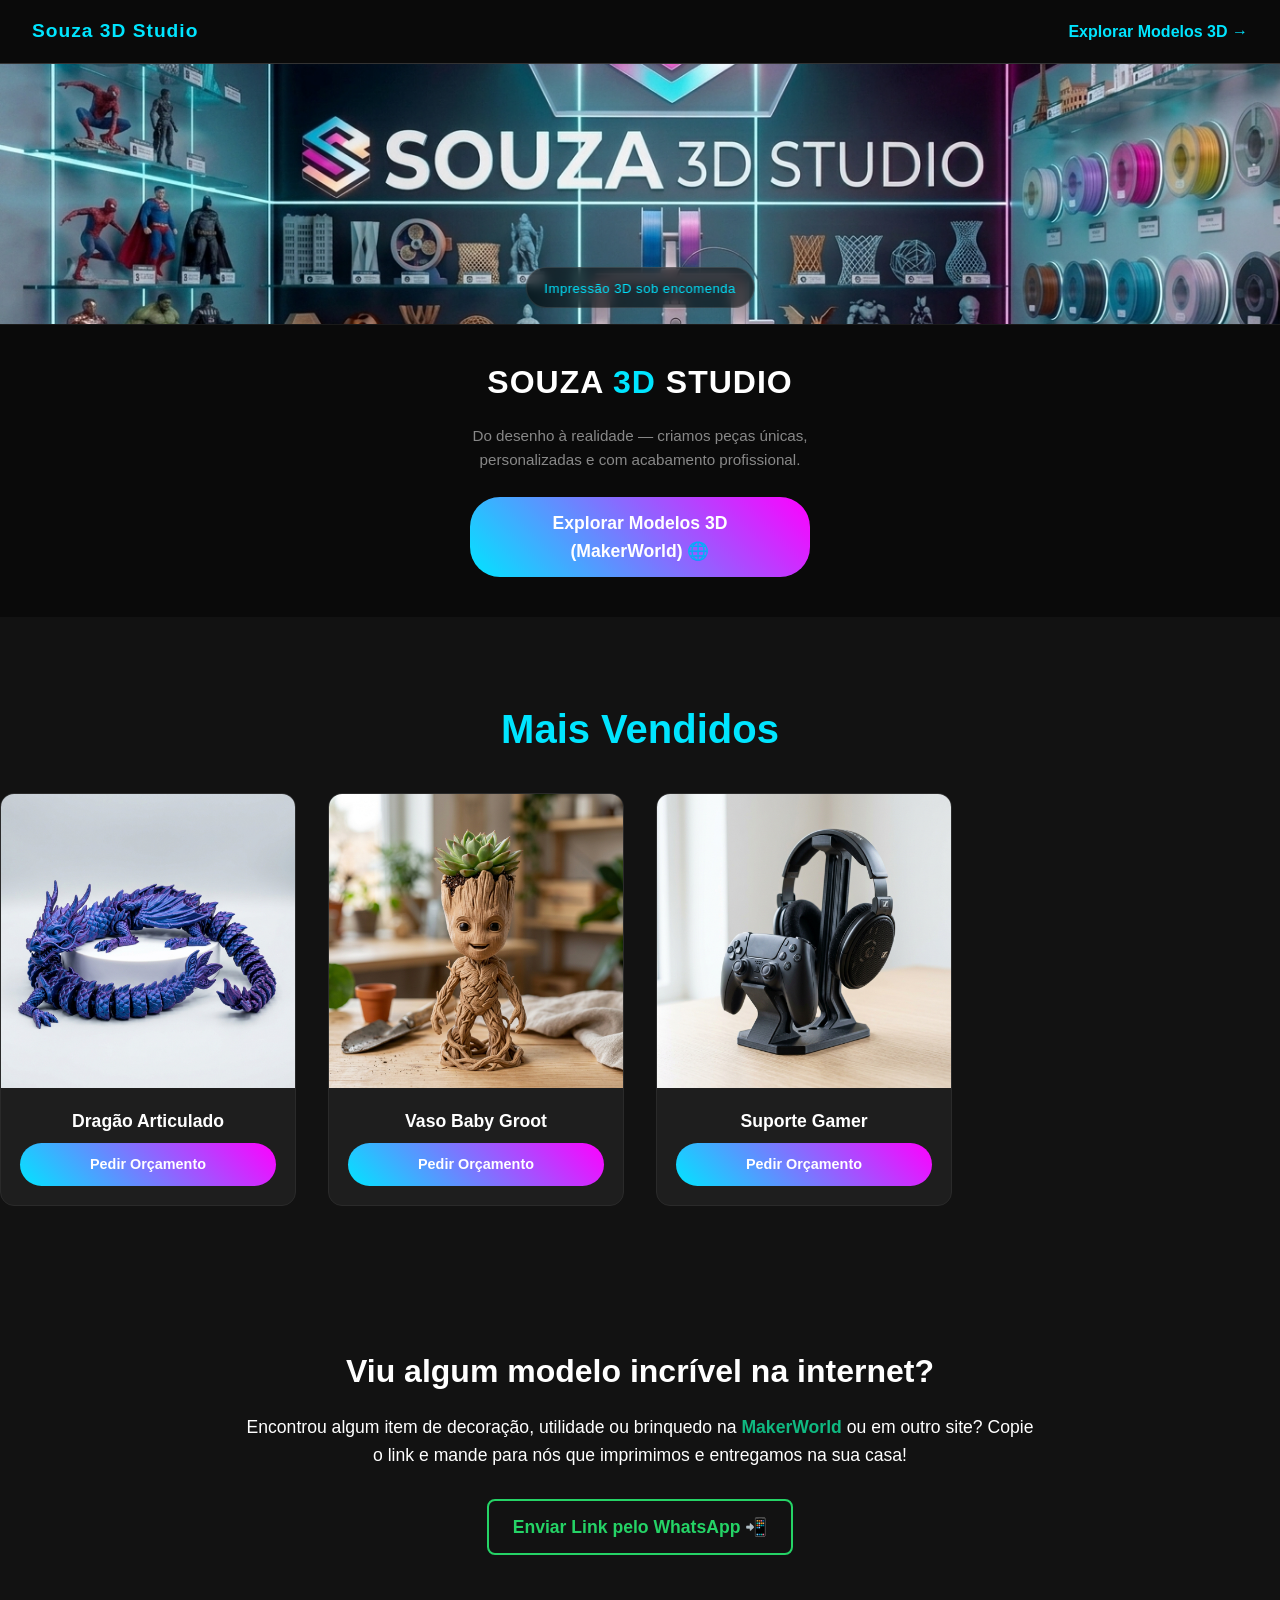
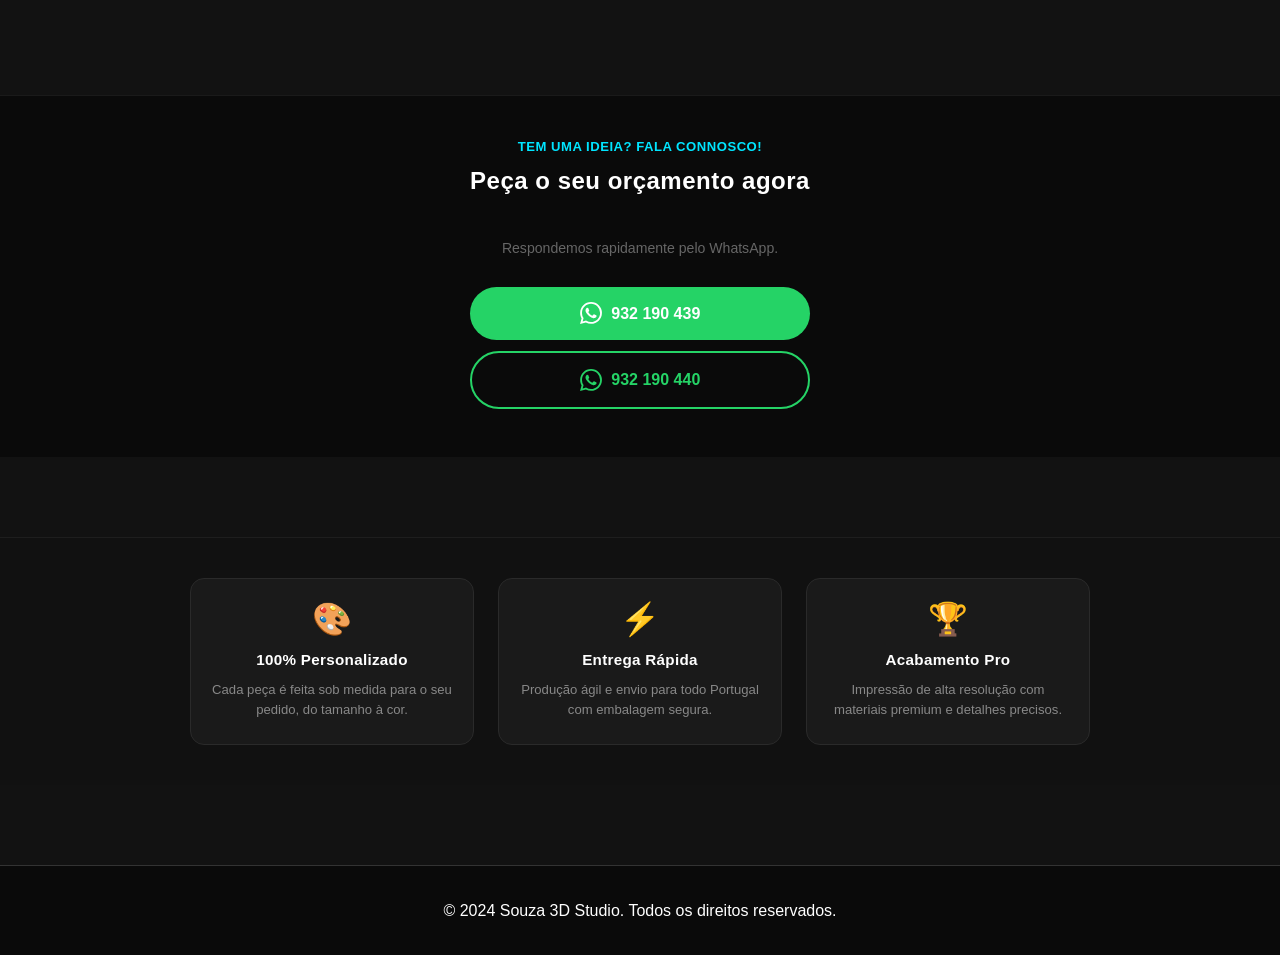
==== commit c55c9d5c: "Limpeza e organização dos botões da página inicial" ====
--- a/index.html
+++ b/index.html
@@ -12,7 +12,7 @@
     <!-- Navbar -->
     <nav class="navbar">
         <span class="nav-title" style="color: var(--primary-color);">Souza 3D Studio</span>
-        <a href="produtos.html" class="logo">Ver Catálogo &#8594;</a>
+        <a href="https://makerworld.com/en" target="_blank" class="logo">Explorar Modelos 3D &#8594;</a>
     </nav>
 
     <!-- Hero -->
@@ -28,7 +28,7 @@
         <div class="home-cta-inner">
             <h1 class="home-title">Souza <span>3D</span> Studio</h1>
             <p class="home-desc">Do desenho à realidade — criamos peças únicas, personalizadas e com acabamento profissional.</p>
-            <a href="produtos.html" class="btn btn-full">Catálogo Completo de Produtos</a>
+            <a href="https://makerworld.com/en" target="_blank" class="btn btn-full">Explorar Modelos 3D (MakerWorld) 🌐</a>
         </div>
     </section>
 
@@ -45,7 +45,7 @@
                     </div>
                     <div class="product-info" style="align-items: center; text-align: center;">
                         <h3>Dragão Articulado</h3>
-                        <a href="produtos.html" class="btn-orcamento" style="width: 100%;">Saber mais</a>
+                        <a href="https://wa.me/351932190439?text=Olá! Gostaria de um orçamento para o Dragão Articulado." target="_blank" class="btn-orcamento" style="width: 100%;">Pedir Orçamento</a>
                     </div>
                 </div>
                 <!-- Vaso Baby Groot -->
@@ -55,7 +55,7 @@
                     </div>
                     <div class="product-info" style="align-items: center; text-align: center;">
                         <h3>Vaso Baby Groot</h3>
-                        <a href="produtos.html" class="btn-orcamento" style="width: 100%;">Saber mais</a>
+                        <a href="https://wa.me/351932190439?text=Olá! Gostaria de um orçamento para o Vaso Baby Groot." target="_blank" class="btn-orcamento" style="width: 100%;">Pedir Orçamento</a>
                     </div>
                 </div>
                 <!-- Suporte para Controle -->
@@ -65,12 +65,9 @@
                     </div>
                     <div class="product-info" style="align-items: center; text-align: center;">
                         <h3>Suporte Gamer</h3>
-                        <a href="produtos.html" class="btn-orcamento" style="width: 100%;">Saber mais</a>
+                        <a href="https://wa.me/351932190439?text=Olá! Gostaria de um orçamento para o Suporte Gamer." target="_blank" class="btn-orcamento" style="width: 100%;">Pedir Orçamento</a>
                     </div>
                 </div>
-            </div>
-            <div style="text-align: center; margin-top: 2rem;">
-                <a href="produtos.html" class="btn btn-whatsapp-outline" style="color: var(--primary-color); border-color: var(--primary-color);">Ver todos os produtos</a>
             </div>
         </div>
     </section>
@@ -80,10 +77,9 @@
         <div class="makerworld-inner">
             <h2 class="makerworld-titulo">Viu algum modelo incrível na internet?</h2>
             <p class="makerworld-desc">
-                Explore a maior biblioteca de modelos 3D gratuitos no <strong>MakerWorld (Oficial da Bambu Lab)</strong>. Encontre milhares de itens de decoração, utilidades, brinquedos e muito mais. Se achar algo que goste, copie o link e mande para nós que nós imprimimos e entregamos na sua casa!
+                Encontrou algum item de decoração, utilidade ou brinquedo na <strong>MakerWorld</strong> ou em outro site? Copie o link e mande para nós que imprimimos e entregamos na sua casa!
             </p>
             <div class="makerworld-actions">
-                <a href="https://makerworld.com/en" target="_blank" class="btn btn-makerworld">Explorar Biblioteca Bambu Lab 🌐</a>
                 <a href="https://wa.me/351932190439?text=Olá! Encontrei um modelo na internet e gostaria de saber quanto fica para imprimir. Aqui está o link:" target="_blank" class="btn btn-whatsapp-outline">Enviar Link pelo WhatsApp 📲</a>
             </div>
         </div>
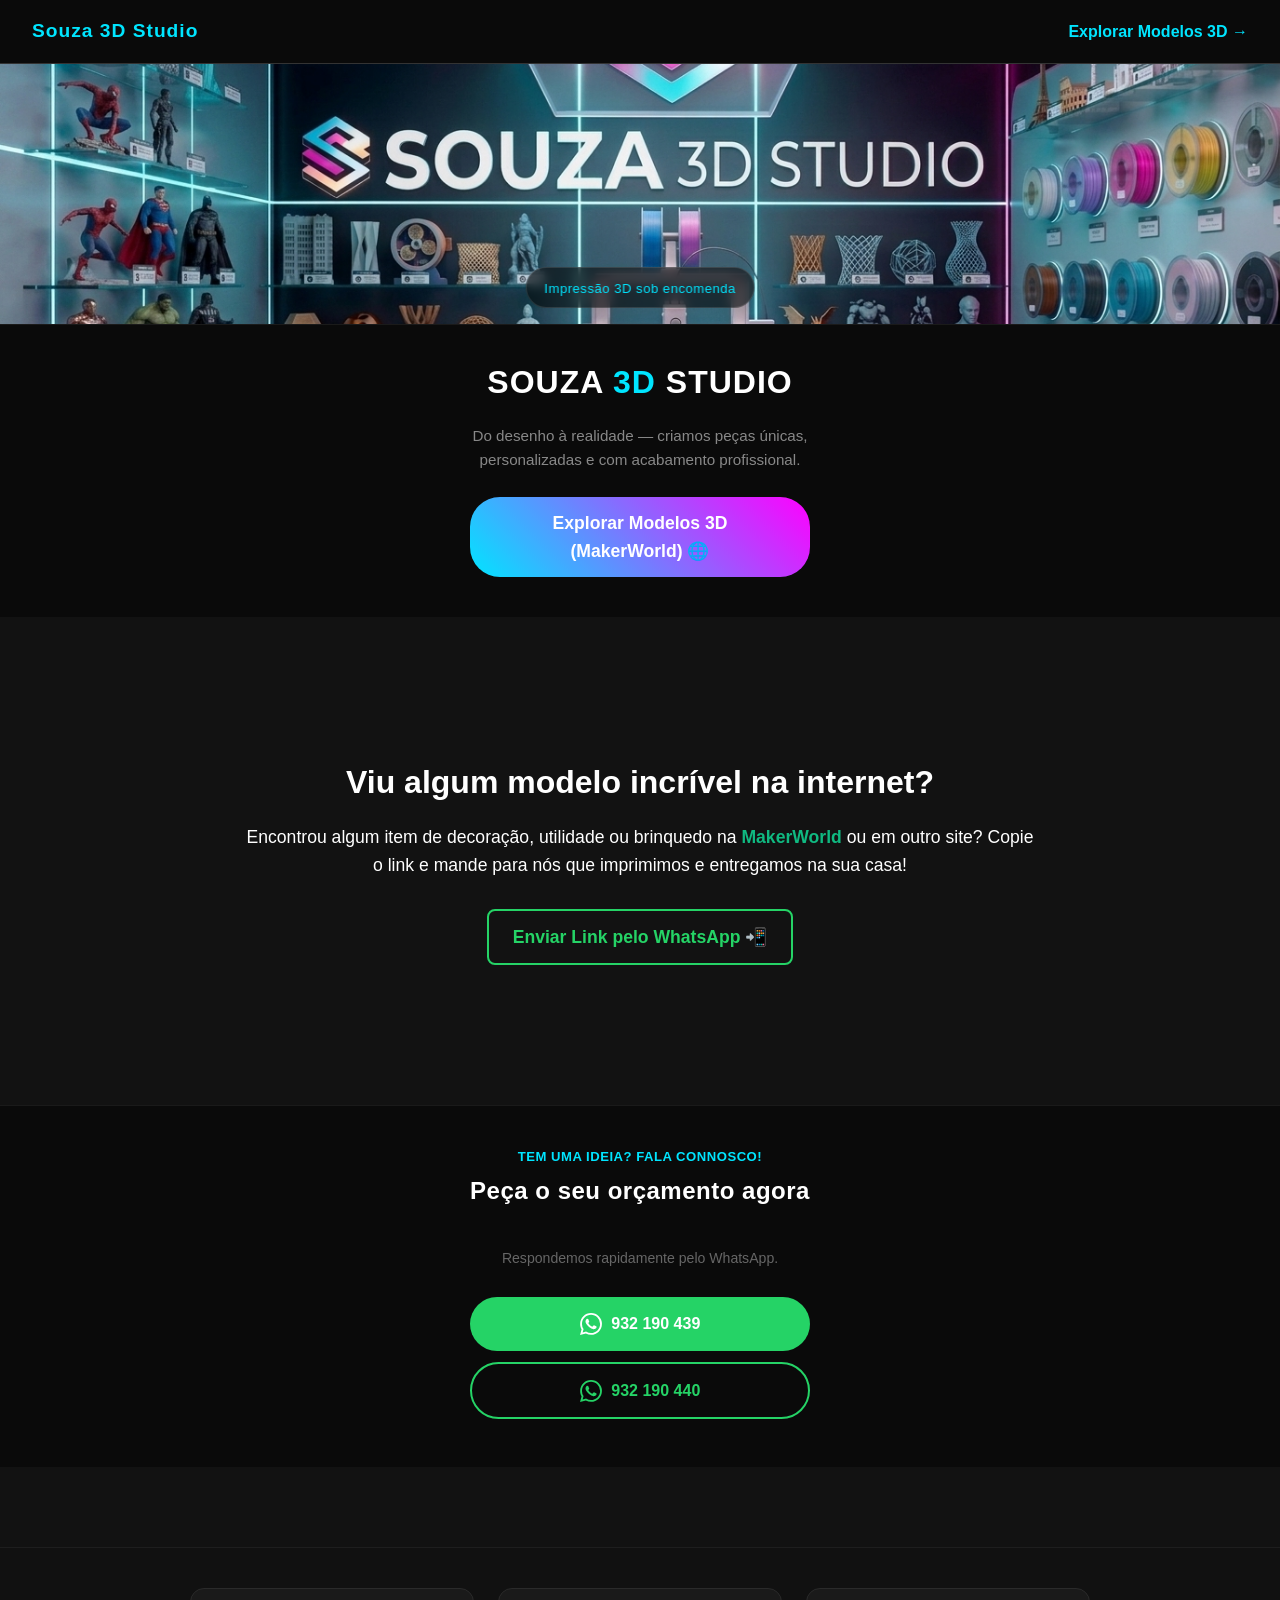
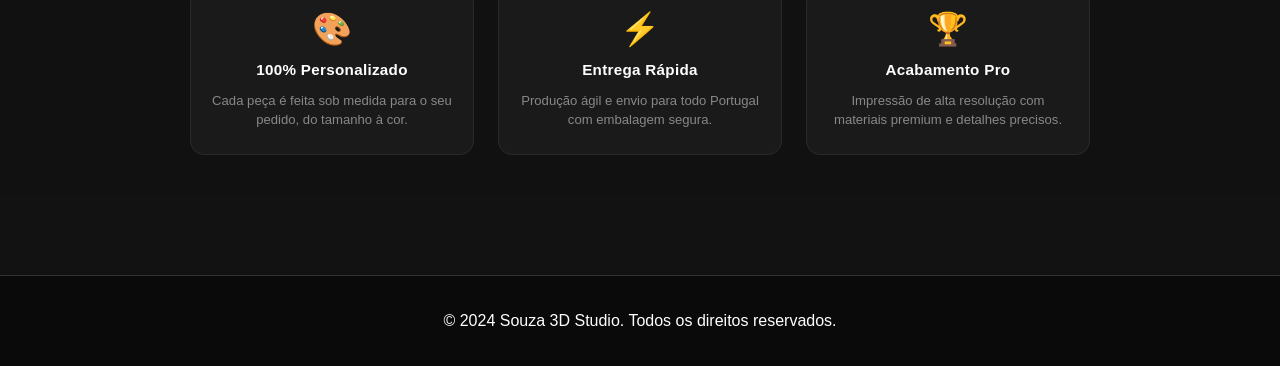
==== commit b5694ba9: "Remover seção de Mais Vendidos" ====
--- a/index.html
+++ b/index.html
@@ -33,44 +33,6 @@
     </section>
 
 
-    <!-- Produtos em Destaque -->
-    <section class="destaques">
-        <div class="destaques-inner">
-            <h2 class="destaques-titulo">Mais Vendidos</h2>
-            <div class="products-grid">
-                <!-- Dragão Articulado -->
-                <div class="product-card">
-                    <div class="product-img-wrap">
-                        <img src="assets/images/dragao_articulado.jpg" alt="Dragão Articulado 3D">
-                    </div>
-                    <div class="product-info" style="align-items: center; text-align: center;">
-                        <h3>Dragão Articulado</h3>
-                        <a href="https://wa.me/351932190439?text=Olá! Gostaria de um orçamento para o Dragão Articulado." target="_blank" class="btn-orcamento" style="width: 100%;">Pedir Orçamento</a>
-                    </div>
-                </div>
-                <!-- Vaso Baby Groot -->
-                <div class="product-card">
-                    <div class="product-img-wrap">
-                        <img src="assets/images/vaso_groot.jpg" alt="Vaso Baby Groot">
-                    </div>
-                    <div class="product-info" style="align-items: center; text-align: center;">
-                        <h3>Vaso Baby Groot</h3>
-                        <a href="https://wa.me/351932190439?text=Olá! Gostaria de um orçamento para o Vaso Baby Groot." target="_blank" class="btn-orcamento" style="width: 100%;">Pedir Orçamento</a>
-                    </div>
-                </div>
-                <!-- Suporte para Controle -->
-                <div class="product-card">
-                    <div class="product-img-wrap">
-                        <img src="assets/images/suporte_controle.jpg" alt="Suporte Gamer">
-                    </div>
-                    <div class="product-info" style="align-items: center; text-align: center;">
-                        <h3>Suporte Gamer</h3>
-                        <a href="https://wa.me/351932190439?text=Olá! Gostaria de um orçamento para o Suporte Gamer." target="_blank" class="btn-orcamento" style="width: 100%;">Pedir Orçamento</a>
-                    </div>
-                </div>
-            </div>
-        </div>
-    </section>
 
     <!-- Explore MakerWorld -->
     <section class="makerworld-section">
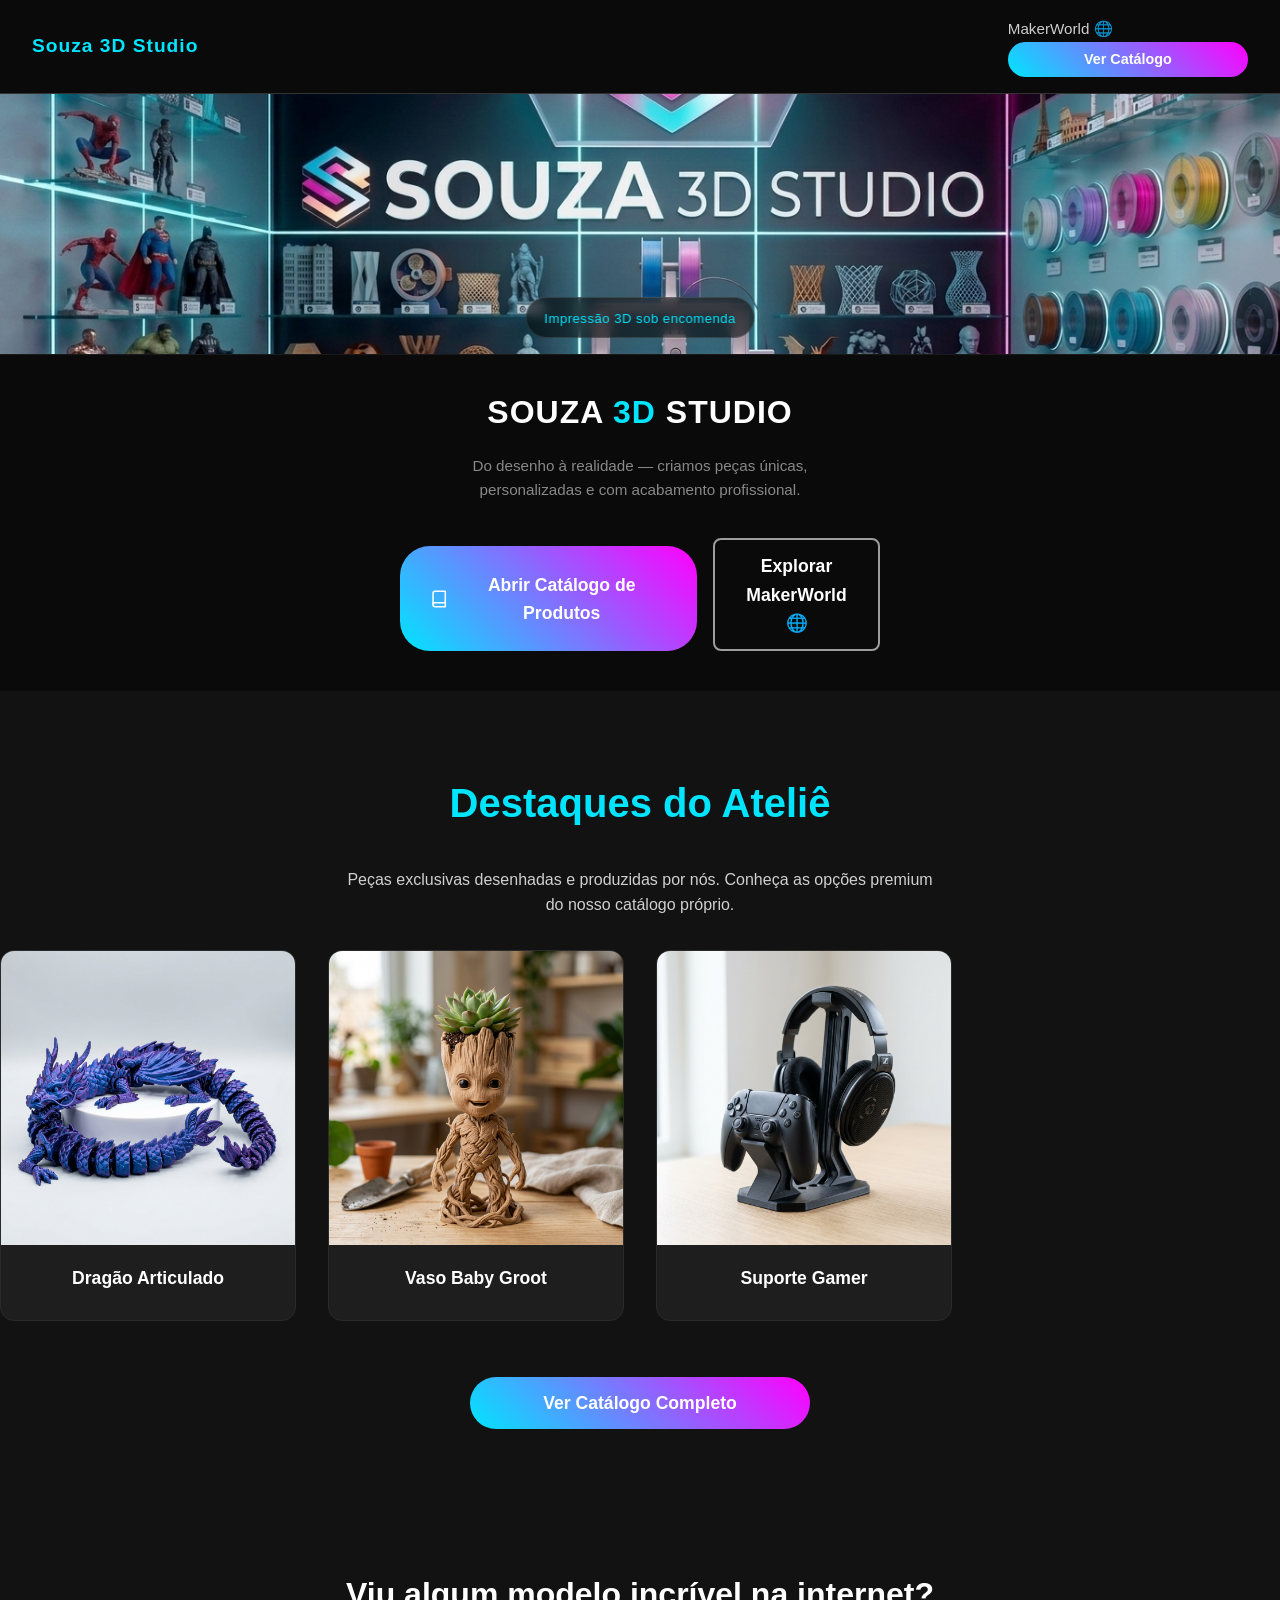
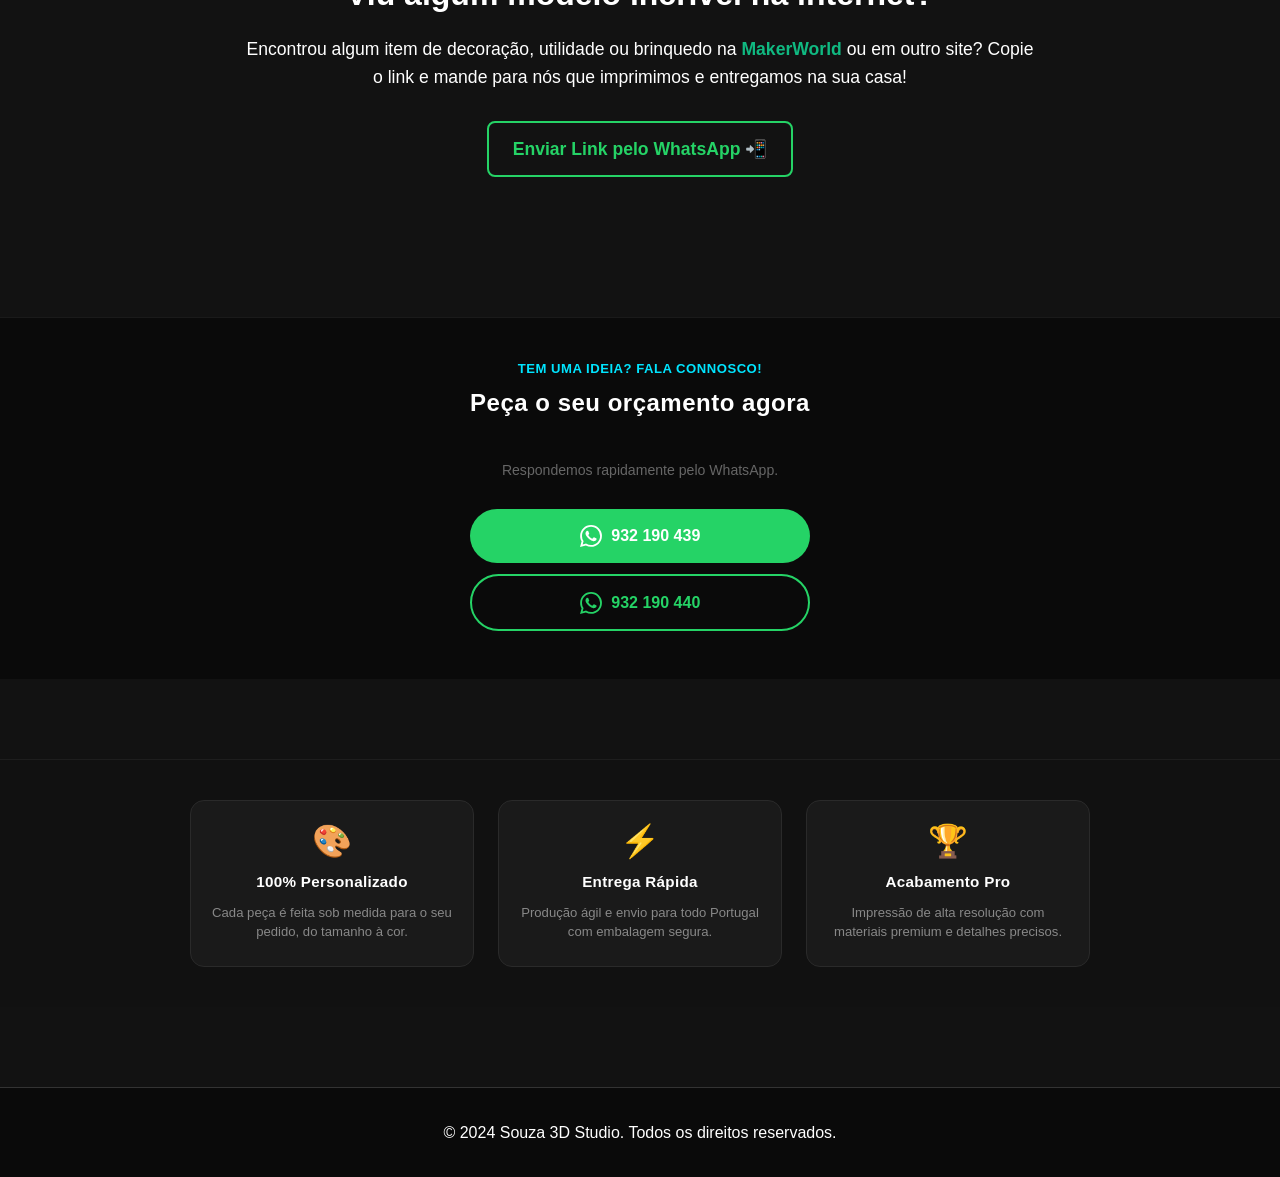
==== commit a19961b9: "feat: atualizar layout da página inicial com botão de catálogo e seção de destaques" ====
--- a/index.html
+++ b/index.html
@@ -12,7 +12,10 @@
     <!-- Navbar -->
     <nav class="navbar">
         <span class="nav-title" style="color: var(--primary-color);">Souza 3D Studio</span>
-        <a href="https://makerworld.com/en" target="_blank" class="logo">Explorar Modelos 3D &#8594;</a>
+        <div class="nav-links">
+            <a href="https://makerworld.com/en" target="_blank" class="logo" style="margin-right: 15px; font-size: 0.95rem; font-weight: normal; color: rgba(255,255,255,0.8);">MakerWorld 🌐</a>
+            <a href="produtos.html" class="btn btn-full" style="padding: 6px 14px; font-size: 0.9rem; margin: 0;">Ver Catálogo</a>
+        </div>
     </nav>
 
     <!-- Hero -->
@@ -28,11 +31,54 @@
         <div class="home-cta-inner">
             <h1 class="home-title">Souza <span>3D</span> Studio</h1>
             <p class="home-desc">Do desenho à realidade — criamos peças únicas, personalizadas e com acabamento profissional.</p>
-            <a href="https://makerworld.com/en" target="_blank" class="btn btn-full">Explorar Modelos 3D (MakerWorld) 🌐</a>
+            <div class="hero-buttons">
+                <a href="produtos.html" class="btn btn-full" style="display: flex; align-items: center; justify-content: center; gap: 8px;">
+                    <svg viewBox="0 0 24 24" width="20" height="20" fill="none" stroke="currentColor" stroke-width="2" stroke-linecap="round" stroke-linejoin="round"><path d="M4 19.5A2.5 2.5 0 0 1 6.5 17H20"></path><path d="M6.5 2H20v20H6.5A2.5 2.5 0 0 1 4 19.5v-15A2.5 2.5 0 0 1 6.5 2z"></path></svg>
+                    Abrir Catálogo de Produtos
+                </a>
+                <a href="https://makerworld.com/en" target="_blank" class="btn btn-whatsapp-outline btn-makerworld-alt">Explorar MakerWorld 🌐</a>
+            </div>
         </div>
     </section>
 
 
+
+    <!-- Produtos em Destaque -->
+    <section class="destaques">
+        <div class="destaques-inner">
+            <h2 class="destaques-titulo">Destaques do Ateliê</h2>
+            <p style="text-align: center; color: var(--text-color); opacity: 0.8; max-width: 600px; margin: 0 auto 2rem auto;">Peças exclusivas desenhadas e produzidas por nós. Conheça as opções premium do nosso catálogo próprio.</p>
+            <div class="products-grid">
+                <div class="product-card">
+                    <div class="product-img-wrap">
+                        <img src="assets/images/dragao_articulado.jpg" alt="Dragão Articulado 3D">
+                    </div>
+                    <div class="product-info" style="align-items: center; text-align: center;">
+                        <h3>Dragão Articulado</h3>
+                    </div>
+                </div>
+                <div class="product-card">
+                    <div class="product-img-wrap">
+                        <img src="assets/images/vaso_groot.jpg" alt="Vaso Baby Groot">
+                    </div>
+                    <div class="product-info" style="align-items: center; text-align: center;">
+                        <h3>Vaso Baby Groot</h3>
+                    </div>
+                </div>
+                <div class="product-card">
+                    <div class="product-img-wrap">
+                        <img src="assets/images/suporte_controle.jpg" alt="Suporte Gamer">
+                    </div>
+                    <div class="product-info" style="align-items: center; text-align: center;">
+                        <h3>Suporte Gamer</h3>
+                    </div>
+                </div>
+            </div>
+            <div style="text-align: center; margin-top: 3rem;">
+                <a href="produtos.html" class="btn btn-full">Ver Catálogo Completo</a>
+            </div>
+        </div>
+    </section>
 
     <!-- Explore MakerWorld -->
     <section class="makerworld-section">
--- a/styles.css
+++ b/styles.css
@@ -914,3 +914,28 @@
     color: #fff;
     transform: translateY(-2px);
 }
+
+.hero-buttons {
+    display: flex;
+    flex-direction: column;
+    gap: 12px;
+    margin-top: 20px;
+}
+
+@media (min-width: 768px) {
+    .hero-buttons {
+        flex-direction: row;
+        justify-content: center;
+        gap: 16px;
+    }
+}
+
+.btn-makerworld-alt {
+    color: #fff;
+    border-color: rgba(255,255,255,0.6);
+}
+.btn-makerworld-alt:hover {
+    background: rgba(255,255,255,0.1);
+    color: #fff;
+    border-color: #fff;
+}
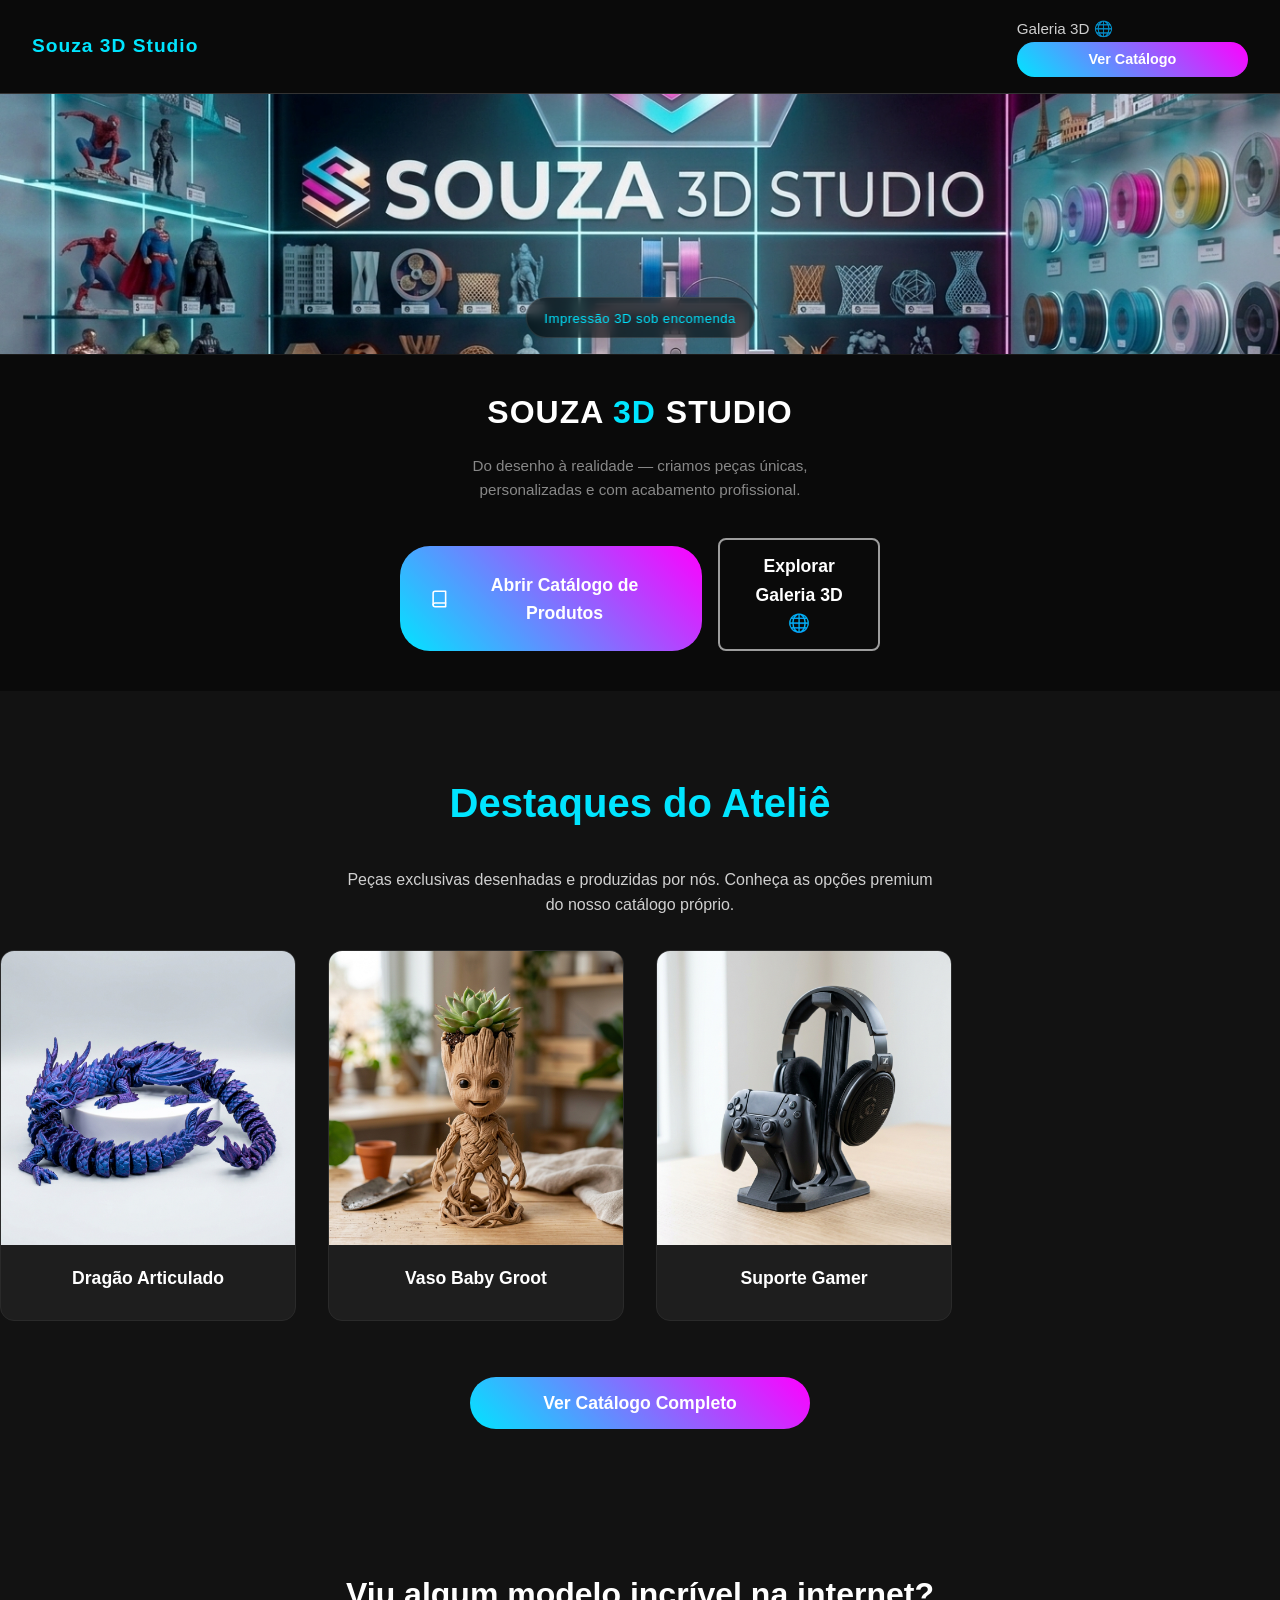
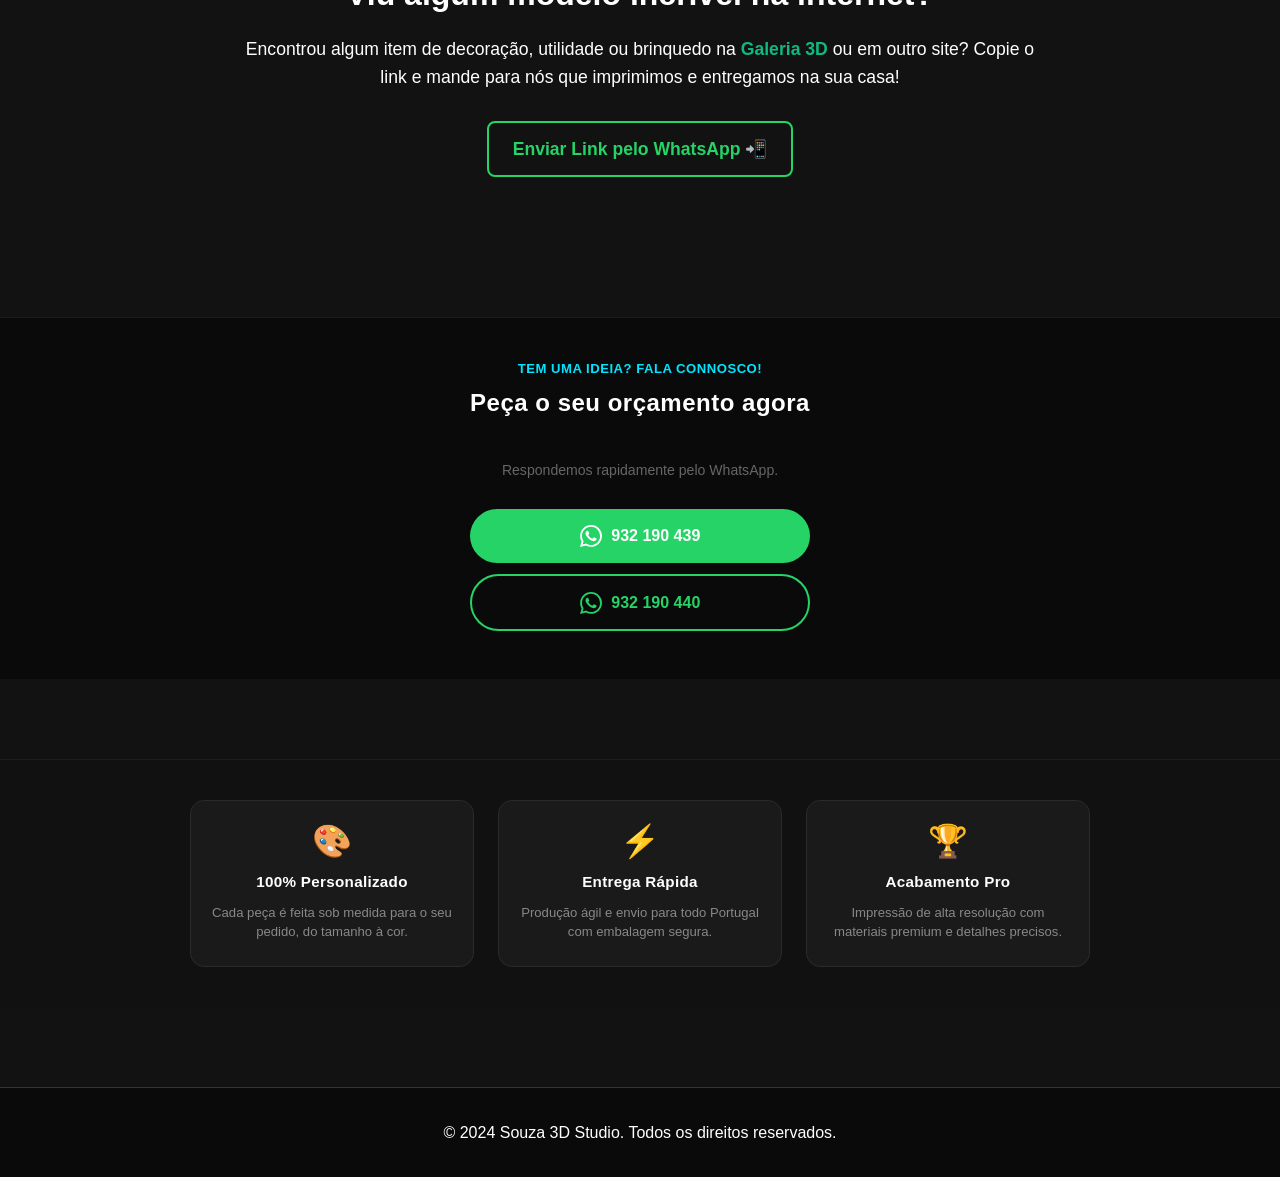
==== commit e54a17fd: "style: renomear MakerWorld para Galeria 3D" ====
--- a/index.html
+++ b/index.html
@@ -13,7 +13,7 @@
     <nav class="navbar">
         <span class="nav-title" style="color: var(--primary-color);">Souza 3D Studio</span>
         <div class="nav-links">
-            <a href="https://makerworld.com/en" target="_blank" class="logo" style="margin-right: 15px; font-size: 0.95rem; font-weight: normal; color: rgba(255,255,255,0.8);">MakerWorld 🌐</a>
+            <a href="https://makerworld.com/en" target="_blank" class="logo" style="margin-right: 15px; font-size: 0.95rem; font-weight: normal; color: rgba(255,255,255,0.8);">Galeria 3D 🌐</a>
             <a href="produtos.html" class="btn btn-full" style="padding: 6px 14px; font-size: 0.9rem; margin: 0;">Ver Catálogo</a>
         </div>
     </nav>
@@ -36,7 +36,7 @@
                     <svg viewBox="0 0 24 24" width="20" height="20" fill="none" stroke="currentColor" stroke-width="2" stroke-linecap="round" stroke-linejoin="round"><path d="M4 19.5A2.5 2.5 0 0 1 6.5 17H20"></path><path d="M6.5 2H20v20H6.5A2.5 2.5 0 0 1 4 19.5v-15A2.5 2.5 0 0 1 6.5 2z"></path></svg>
                     Abrir Catálogo de Produtos
                 </a>
-                <a href="https://makerworld.com/en" target="_blank" class="btn btn-whatsapp-outline btn-makerworld-alt">Explorar MakerWorld 🌐</a>
+                <a href="https://makerworld.com/en" target="_blank" class="btn btn-whatsapp-outline btn-makerworld-alt">Explorar Galeria 3D 🌐</a>
             </div>
         </div>
     </section>
@@ -80,12 +80,12 @@
         </div>
     </section>
 
-    <!-- Explore MakerWorld -->
+    <!-- Explore Galeria 3D -->
     <section class="makerworld-section">
         <div class="makerworld-inner">
             <h2 class="makerworld-titulo">Viu algum modelo incrível na internet?</h2>
             <p class="makerworld-desc">
-                Encontrou algum item de decoração, utilidade ou brinquedo na <strong>MakerWorld</strong> ou em outro site? Copie o link e mande para nós que imprimimos e entregamos na sua casa!
+                Encontrou algum item de decoração, utilidade ou brinquedo na <strong>Galeria 3D</strong> ou em outro site? Copie o link e mande para nós que imprimimos e entregamos na sua casa!
             </p>
             <div class="makerworld-actions">
                 <a href="https://wa.me/351932190439?text=Olá! Encontrei um modelo na internet e gostaria de saber quanto fica para imprimir. Aqui está o link:" target="_blank" class="btn btn-whatsapp-outline">Enviar Link pelo WhatsApp 📲</a>
